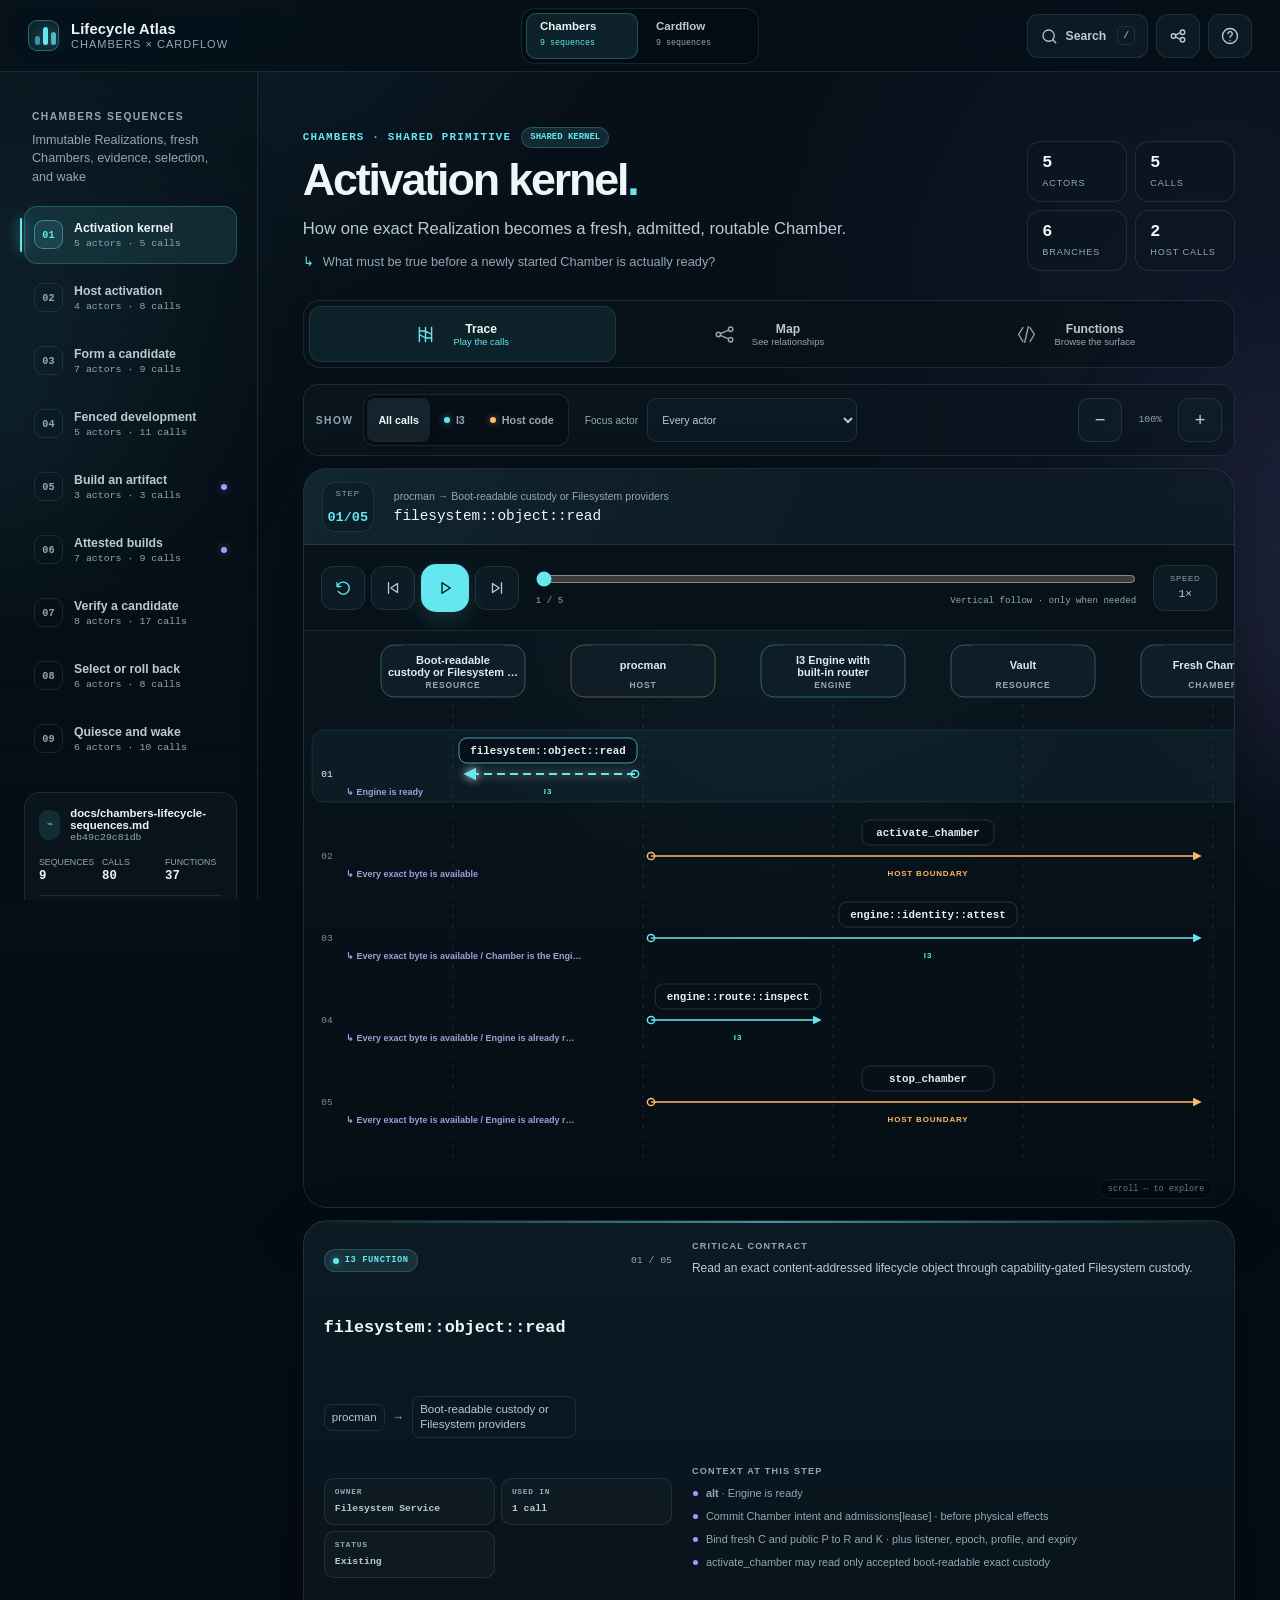
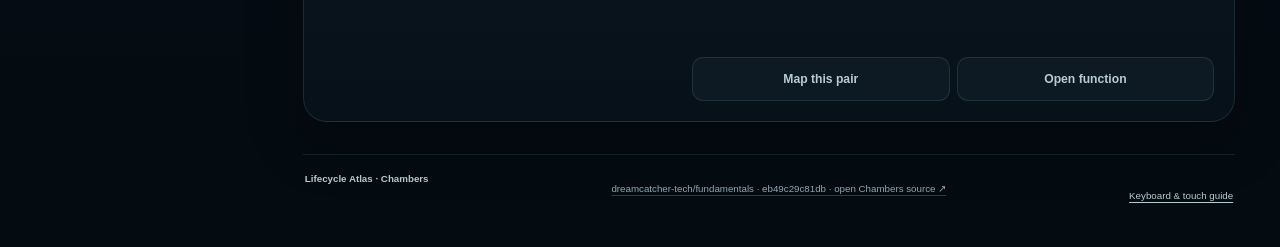
==== site/index.html @ 76ec6e91 "fix: stabilize trace summary metadata" ====
<!doctype html>
<html lang="en">
  <head>
    <meta charset="utf-8" />
    <meta name="viewport" content="width=device-width, initial-scale=1, viewport-fit=cover" />
    <meta
      name="description"
      content="Lifecycle Atlas — an interactive explorer for authoritative Chambers and Cardflow sequence diagrams."
    />
    <meta name="theme-color" content="#071019" />
    <meta name="color-scheme" content="dark" />
    <title>Lifecycle Atlas · Chambers and Cardflow</title>
    <link rel="icon" href="./favicon.svg" type="image/svg+xml" />
    <link rel="stylesheet" href="./styles.css" />
    <script src="./data.js" defer></script>
    <script src="./app.js" defer></script>
  </head>
  <body>
    <a class="skip-link" href="#main-content">Skip to explorer</a>
    <div class="ambient ambient-one" aria-hidden="true"></div>
    <div class="ambient ambient-two" aria-hidden="true"></div>

    <header class="topbar">
      <a class="brand" href="./" title="Lifecycle Atlas home">
        <span class="brand-mark" aria-hidden="true">
          <span></span><span></span><span></span>
        </span>
        <span class="brand-copy">
          <strong>Lifecycle Atlas</strong>
          <small>Chambers × Cardflow</small>
        </span>
      </a>

      <nav class="document-switcher" id="documentSwitcher" aria-label="Source document"></nav>

      <div class="top-actions">
        <button class="quiet-button command-button" id="searchButton" type="button" aria-label="Search scenes and functions">
          <svg viewBox="0 0 24 24" aria-hidden="true"><path d="m21 21-4.4-4.4m2.4-5.1a7.5 7.5 0 1 1-15 0 7.5 7.5 0 0 1 15 0Z" /></svg>
          <span>Search</span><kbd>/</kbd>
        </button>
        <button class="icon-button" id="shareButton" type="button" aria-label="Copy a link to this view" title="Copy link">
          <svg viewBox="0 0 24 24" aria-hidden="true"><path d="M8.5 12.8 15.7 17m-7.2-5.8L15.7 7M18 20a3 3 0 1 0 0-6 3 3 0 0 0 0 6ZM6 15a3 3 0 1 0 0-6 3 3 0 0 0 0 6Zm12-5a3 3 0 1 0 0-6 3 3 0 0 0 0 6Z" /></svg>
        </button>
        <button class="icon-button" id="helpButton" type="button" aria-label="How to use Lifecycle Atlas" title="Help">
          <svg viewBox="0 0 24 24" aria-hidden="true"><path d="M9.4 9a2.8 2.8 0 1 1 4.3 2.4c-1 .6-1.7 1.1-1.7 2.4M12 18h.01M22 12a10 10 0 1 1-20 0 10 10 0 0 1 20 0Z" /></svg>
        </button>
      </div>
    </header>

    <div class="mobile-scene-bar">
      <select id="mobileDocumentSelect" aria-label="Choose source document"></select>
      <select id="mobileSceneSelect" aria-label="Choose a lifecycle sequence"></select>
      <span id="mobileSceneCount"></span>
    </div>

    <div class="workspace">
      <aside class="journey-panel" aria-label="Lifecycle sequences">
        <div class="journey-heading">
          <span class="eyebrow" id="journeyEyebrow">Explore the journey</span>
          <p id="journeyDescription">Select a sequence, then play its calls.</p>
        </div>
        <nav class="journey-list" id="journeyList" aria-label="Sequence list"></nav>
        <div class="source-card">
          <div class="source-card-top">
            <span class="source-icon" aria-hidden="true">⌁</span>
            <div>
              <strong id="sourceFileName">Source snapshot</strong>
              <span id="sourceCommit">—</span>
            </div>
          </div>
          <dl>
            <div><dt>Sequences</dt><dd id="sourceSequenceCount">—</dd></div>
            <div><dt>Calls</dt><dd id="sourceCallCount">—</dd></div>
            <div><dt>Functions</dt><dd id="sourceFunctionCount">—</dd></div>
          </dl>
          <span class="source-mode" id="sourceMode">Committed copy · regenerated on publish</span>
          <a class="source-document-link" id="sourceDocumentLink" href="#" target="_blank" rel="noopener noreferrer">
            Open source document <span aria-hidden="true">↗</span>
          </a>
        </div>
      </aside>

      <main id="main-content" tabindex="-1">
        <section class="scene-heading" aria-labelledby="sceneTitle">
          <div class="scene-copy">
            <div class="scene-kicker-row">
              <span class="scene-kicker" id="sceneKicker">Sequence</span>
              <span class="status-pill" id="sceneStatus">Current</span>
            </div>
            <h1 id="sceneTitle">Loading lifecycle…</h1>
            <p id="sceneSummary"></p>
            <p class="scene-question"><span aria-hidden="true">↳</span><span id="sceneQuestion"></span></p>
          </div>
          <div class="scene-metrics" id="sceneMetrics" aria-label="Sequence metrics"></div>
        </section>

        <nav class="view-switcher" aria-label="Explorer view">
          <button class="view-tab is-active" type="button" data-view="trace" aria-pressed="true">
            <svg viewBox="0 0 24 24" aria-hidden="true"><path d="M5 4v16M12 4v16M19 4v16M5 8h7l7 4M19 16h-7l-7-4" /></svg>
            <span>Trace</span>
            <small>Play the calls</small>
          </button>
          <button class="view-tab" type="button" data-view="map" aria-pressed="false">
            <svg viewBox="0 0 24 24" aria-hidden="true"><circle cx="5" cy="12" r="2.5" /><circle cx="19" cy="6" r="2.5" /><circle cx="19" cy="18" r="2.5" /><path d="m7.4 11 9.2-4m-9.2 6 9.2 4" /></svg>
            <span>Map</span>
            <small>See relationships</small>
          </button>
          <button class="view-tab" type="button" data-view="functions" aria-pressed="false">
            <svg viewBox="0 0 24 24" aria-hidden="true"><path d="M8 4 3 12l5 8m8-16 5 8-5 8M14 3 10 21" /></svg>
            <span>Functions</span>
            <small>Browse the surface</small>
          </button>
        </nav>

        <section class="explorer-view is-active" id="traceView" data-view-panel="trace" aria-label="Playable sequence trace">
          <div class="tool-row">
            <div class="filter-group" aria-label="Call type filter">
              <span class="tool-label">Show</span>
              <div class="segmented compact" id="callFilter">
                <button type="button" data-filter="all" class="is-active" aria-pressed="true">All calls</button>
                <button type="button" data-filter="i3" aria-pressed="false"><i class="legend-dot i3"></i>I3</button>
                <button type="button" id="hostCallFilter" data-filter="host" aria-pressed="false"><i class="legend-dot host"></i>Host code</button>
              </div>
            </div>
            <label class="select-control">
              <span>Focus actor</span>
              <select id="actorFilter" aria-label="Focus actor"><option value="">Every actor</option></select>
            </label>
            <div class="zoom-control" aria-label="Diagram zoom">
              <button class="icon-button small" type="button" id="zoomOut" aria-label="Zoom out">−</button>
              <output id="zoomValue" for="zoomOut zoomIn">100%</output>
              <button class="icon-button small" type="button" id="zoomIn" aria-label="Zoom in">+</button>
            </div>
          </div>

          <div class="trace-grid">
            <article class="stage-card">
              <div class="call-now" id="callNow" aria-live="polite">
                <div class="call-now-index"><span>Step</span><strong id="currentStepNumber">—</strong></div>
                <div class="call-now-route">
                  <span id="currentRoute">Choose a call</span>
                  <code id="currentFunction">—</code>
                </div>
              </div>

              <div class="playback" aria-label="Sequence playback controls">
                <div class="transport">
                  <button class="transport-button reset-button" type="button" id="resetSequence" aria-label="Reset to first call" title="Reset to first call (Home)">
                    <svg viewBox="0 0 24 24" aria-hidden="true"><path d="M4 5v5h5M5.6 16.5A8 8 0 1 0 6 7.2L4 10" /></svg>
                  </button>
                  <button class="transport-button" type="button" id="previousCall" aria-label="Previous call" title="Previous call (left arrow)">
                    <svg viewBox="0 0 24 24" aria-hidden="true"><path d="M6 5v14m12-13-9 6 9 6V6Z" /></svg>
                  </button>
                  <button class="play-button" type="button" id="playPause" aria-label="Play sequence" title="Play or pause (space)">
                    <svg class="play-icon" viewBox="0 0 24 24" aria-hidden="true"><path d="m8 5 11 7-11 7V5Z" /></svg>
                    <svg class="pause-icon" viewBox="0 0 24 24" aria-hidden="true"><path d="M8 5v14m8-14v14" /></svg>
                  </button>
                  <button class="transport-button" type="button" id="nextCall" aria-label="Next call" title="Next call (right arrow)">
                    <svg viewBox="0 0 24 24" aria-hidden="true"><path d="M18 5v14M6 6l9 6-9 6V6Z" /></svg>
                  </button>
                </div>
                <div class="scrubber-wrap">
                  <input id="stepScrubber" type="range" min="0" max="0" value="0" step="1" aria-label="Current call" />
                  <div class="scrubber-meta">
                    <span id="stepProgress">0 / 0</span>
                    <span id="stepHint">Vertical follow · only when needed</span>
                  </div>
                </div>
                <button class="speed-button" type="button" id="speedButton" title="Change playback speed"><span>Speed</span><strong>1×</strong></button>
              </div>

              <div class="sequence-actor-header" id="stickyActorHeader" aria-hidden="true">
                <svg id="stickyActorSvg" focusable="false"></svg>
              </div>

              <div class="sequence-viewport" id="sequenceViewport" tabindex="0" aria-label="Interactive sequence lanes">
                <svg id="sequenceSvg" role="img" aria-labelledby="sequenceSvgTitle sequenceSvgDesc"></svg>
              </div>
            </article>

            <aside class="call-inspector inspector-card" id="callInspector" aria-label="Selected function detail">
              <div class="inspector-empty">Choose a call to inspect it.</div>
            </aside>
          </div>
        </section>

        <section class="explorer-view" id="mapView" data-view-panel="map" aria-label="Actor relationship map" hidden>
          <div class="map-intro">
            <div>
              <span class="eyebrow">Relationship map</span>
              <h2 id="mapIntroTitle">Who calls whom?</h2>
              <p id="mapIntroText">Line weight is call frequency. Select an actor or connection to isolate its surface.</p>
            </div>
            <div class="role-legend" id="roleLegend" aria-label="Actor role legend"></div>
          </div>
          <div class="map-grid">
            <article class="map-card">
              <div class="map-toolbar">
                <span id="mapScope">All actors · all calls</span>
                <button class="quiet-button" type="button" id="clearMapFocus">Clear focus</button>
              </div>
              <div class="map-viewport" id="mapViewport" tabindex="0">
                <svg id="mapSvg" role="img" aria-labelledby="mapSvgTitle mapSvgDesc"></svg>
              </div>
            </article>
            <aside class="map-detail inspector-card" id="mapDetail" aria-label="Relationship detail"></aside>
          </div>
        </section>

        <section class="explorer-view" id="functionsView" data-view-panel="functions" aria-label="Function catalog" hidden>
          <div class="catalog-heading">
            <div>
              <span class="eyebrow">Function surface</span>
              <h2 id="functionHeading">Every named lifecycle call</h2>
              <p id="functionIntro">Every function is linked to its diagram usages.</p>
            </div>
            <label class="catalog-search">
              <svg viewBox="0 0 24 24" aria-hidden="true"><path d="m21 21-4.4-4.4m2.4-5.1a7.5 7.5 0 1 1-15 0 7.5 7.5 0 0 1 15 0Z" /></svg>
              <span class="sr-only">Filter functions</span>
              <input id="functionSearch" type="search" placeholder="Filter by name, owner, or contract…" autocomplete="off" />
            </label>
          </div>
          <div class="catalog-toolbar">
            <div class="segmented compact" id="functionFilter" aria-label="Function kind filter">
              <button type="button" data-function-filter="all" class="is-active" aria-pressed="true">All</button>
              <button type="button" data-function-filter="i3" aria-pressed="false"><i class="legend-dot i3"></i>I3</button>
              <button type="button" id="hostFunctionFilter" data-function-filter="host" aria-pressed="false"><i class="legend-dot host"></i>Host code</button>
              <button type="button" data-function-filter="unused" aria-pressed="false">Not pictured</button>
            </div>
            <span id="functionResultCount"></span>
          </div>
          <div class="catalog-grid">
            <div class="function-list" id="functionList" role="list"></div>
            <aside class="function-detail inspector-card" id="functionDetail" aria-label="Function contract detail"></aside>
          </div>
        </section>

        <footer class="site-footer">
          <span id="footerProduct">Lifecycle Atlas</span>
          <a class="footer-source" id="footerSource" href="#" target="_blank" rel="noopener noreferrer">Source loading… ↗</a>
          <button class="text-button" type="button" id="footerHelp">Keyboard &amp; touch guide</button>
        </footer>
      </main>
    </div>

    <dialog class="modal search-modal" id="searchDialog" aria-labelledby="searchTitle">
      <div class="modal-head">
        <div><span class="eyebrow">Jump anywhere</span><h2 id="searchTitle">Search Atlas</h2></div>
        <button class="icon-button" type="button" data-close-dialog="searchDialog" aria-label="Close search">×</button>
      </div>
      <label class="command-search">
        <svg viewBox="0 0 24 24" aria-hidden="true"><path d="m21 21-4.4-4.4m2.4-5.1a7.5 7.5 0 1 1-15 0 7.5 7.5 0 0 1 15 0Z" /></svg>
        <input id="globalSearch" type="search" placeholder="Try “selection”, “resource::claim”, or “wake_engine”" autocomplete="off" />
      </label>
      <div class="search-results" id="searchResults"></div>
      <div class="modal-foot"><span><kbd>↑</kbd><kbd>↓</kbd> move</span><span><kbd>enter</kbd> open</span><span><kbd>esc</kbd> close</span></div>
    </dialog>

    <dialog class="modal help-modal" id="helpDialog" aria-labelledby="helpTitle">
      <div class="modal-head">
        <div><span class="eyebrow">Orientation</span><h2 id="helpTitle">Explore two authorities three ways</h2></div>
        <button class="icon-button" type="button" data-close-dialog="helpDialog" aria-label="Close help">×</button>
      </div>
      <div class="help-grid">
        <article><span class="help-number">01</span><h3>Trace</h3><p>Play calls in order. Bright cyan is I3; amber crosses the trusted host boundary.</p></article>
        <article><span class="help-number">02</span><h3>Map</h3><p>See actor relationships at once. Click a node or connection to isolate its calls.</p></article>
        <article><span class="help-number">03</span><h3>Functions</h3><p>Search the full contract table, including functions defined but not pictured.</p></article>
      </div>
      <div class="shortcut-table" aria-label="Keyboard shortcuts">
        <div><kbd>space</kbd><span>Play or pause</span></div>
        <div><kbd>←</kbd><kbd>→</kbd><span>Step backward or forward</span></div>
        <div><kbd>home</kbd><span>Reset to first call</span></div>
        <div><kbd>/</kbd><span>Search</span></div>
        <div><kbd>1</kbd><kbd>2</kbd><kbd>3</kbd><span>Trace, map, functions</span></div>
      </div>
      <p class="help-note">Choose Chambers or Cardflow first. On touch screens, swipe to step or deliberately pan a wide canvas. Selection preserves horizontal position and moves the primary page only by the minimum needed to reveal the active call.</p>
    </dialog>

    <div class="toast" id="toast" role="status" aria-live="polite"></div>
    <noscript>This interactive explorer requires JavaScript. The source snapshots remain available in the repository.</noscript>
  </body>
</html>
---- site/styles.css ----
@layer reset, base, components, utilities, responsive;

@layer reset {
  *, *::before, *::after { box-sizing: border-box; }
  html { min-width: 320px; scroll-behavior: smooth; overflow-anchor: none; }
  body, h1, h2, h3, p, dl, dd { margin: 0; }
  button, input, select { font: inherit; }
  button { color: inherit; }
  svg { display: block; }
  [hidden] { display: none !important; }
}

@layer base {
  :root {
    color-scheme: dark;
    --bg: #071019;
    --bg-deep: #040b11;
    --surface: rgba(12, 24, 34, 0.88);
    --surface-solid: #0c1822;
    --surface-raised: #11212d;
    --surface-soft: rgba(19, 36, 48, 0.62);
    --line: rgba(165, 201, 216, 0.13);
    --line-strong: rgba(165, 201, 216, 0.24);
    --text: #edf7f8;
    --muted: #91a8b3;
    --muted-strong: #b9cbd2;
    --i3: #64e7ef;
    --i3-soft: rgba(100, 231, 239, 0.12);
    --host: #ffb866;
    --host-soft: rgba(255, 184, 102, 0.12);
    --violet: #a999ff;
    --green: #75dba4;
    --rose: #ff91b2;
    --blue: #77baff;
    --danger: #ff7c86;
    --focus: rgba(100, 231, 239, 0.52);
    --doc-accent: var(--i3);
    --doc-accent-soft: rgba(100, 231, 239, 0.1);
    --shadow: 0 20px 55px rgba(0, 0, 0, 0.27);
    --radius-xl: 24px;
    --radius-lg: 18px;
    --radius-md: 13px;
    --mono: "SFMono-Regular", "Cascadia Code", "Roboto Mono", Consolas, monospace;
    --sans: Inter, ui-sans-serif, -apple-system, BlinkMacSystemFont, "Segoe UI", sans-serif;
  }

  body {
    min-height: 100vh;
    overflow-x: hidden;
    background:
      radial-gradient(circle at 10% -10%, rgba(81, 172, 191, 0.13), transparent 34rem),
      radial-gradient(circle at 95% 18%, rgba(109, 86, 180, 0.10), transparent 30rem),
      linear-gradient(180deg, var(--bg) 0%, var(--bg-deep) 100%);
    color: var(--text);
    font-family: var(--sans);
    -webkit-font-smoothing: antialiased;
  }

  body[data-document="cardflow"] {
    --doc-accent: var(--violet);
    --doc-accent-soft: rgba(169, 153, 255, 0.11);
  }

  body::before {
    position: fixed;
    inset: 0;
    z-index: -3;
    content: "";
    pointer-events: none;
    opacity: 0.16;
    background-image:
      linear-gradient(rgba(255, 255, 255, 0.025) 1px, transparent 1px),
      linear-gradient(90deg, rgba(255, 255, 255, 0.025) 1px, transparent 1px);
    background-size: 44px 44px;
    mask-image: linear-gradient(to bottom, black, transparent 72%);
  }

  button, select, input { -webkit-tap-highlight-color: transparent; }
  button { border: 0; cursor: pointer; }
  button:focus-visible, select:focus-visible, input:focus-visible, [tabindex]:focus-visible, a:focus-visible {
    outline: 2px solid var(--i3);
    outline-offset: 3px;
  }

  a { color: inherit; }
  code, kbd { font-family: var(--mono); }
  ::selection { background: rgba(100, 231, 239, 0.25); color: white; }
  ::-webkit-scrollbar { width: 10px; height: 10px; }
  ::-webkit-scrollbar-track { background: rgba(3, 10, 15, 0.38); }
  ::-webkit-scrollbar-thumb { border: 3px solid transparent; border-radius: 999px; background: rgba(137, 170, 183, 0.32); background-clip: padding-box; }
  ::-webkit-scrollbar-thumb:hover { background: rgba(137, 170, 183, 0.5); background-clip: padding-box; }
}

@layer components {
  .ambient {
    position: fixed;
    z-index: -2;
    width: 26rem;
    height: 26rem;
    border-radius: 999px;
    pointer-events: none;
    filter: blur(90px);
    opacity: 0.12;
  }
  .ambient-one { top: 8rem; left: -15rem; background: var(--i3); }
  .ambient-two { top: 43%; right: -18rem; background: var(--violet); }

  .skip-link {
    position: fixed;
    z-index: 100;
    top: 0.75rem;
    left: 0.75rem;
    padding: 0.7rem 1rem;
    border-radius: 10px;
    background: var(--text);
    color: var(--bg);
    font-weight: 700;
    transform: translateY(-180%);
    transition: transform 160ms ease;
  }
  .skip-link:focus { transform: translateY(0); }

  .topbar {
    position: sticky;
    z-index: 40;
    top: 0;
    display: grid;
    grid-template-columns: 1fr auto 1fr;
    align-items: center;
    min-height: 72px;
    padding: 0 28px;
    border-bottom: 1px solid var(--line);
    background: rgba(6, 15, 23, 0.78);
    backdrop-filter: blur(22px) saturate(140%);
  }

  .brand {
    display: inline-flex;
    justify-self: start;
    align-items: center;
    min-height: 44px;
    gap: 12px;
    text-decoration: none;
  }
  .brand-mark {
    position: relative;
    display: grid;
    grid-template-columns: repeat(3, 5px);
    align-items: end;
    gap: 3px;
    width: 31px;
    height: 31px;
    padding: 6px;
    border: 1px solid rgba(100, 231, 239, 0.35);
    border-radius: 9px;
    background: rgba(100, 231, 239, 0.08);
    box-shadow: inset 0 0 20px rgba(100, 231, 239, 0.04);
  }
  .brand-mark span { width: 5px; border-radius: 5px; background: var(--i3); box-shadow: 0 0 12px rgba(100, 231, 239, 0.4); }
  .brand-mark span:nth-child(1) { height: 9px; opacity: 0.55; }
  .brand-mark span:nth-child(2) { height: 18px; }
  .brand-mark span:nth-child(3) { height: 13px; opacity: 0.75; }
  .brand-copy { display: grid; gap: 1px; }
  .brand-copy strong { font-size: 0.92rem; letter-spacing: 0.01em; }
  .brand-copy small { color: var(--muted); font-size: 0.69rem; letter-spacing: 0.09em; text-transform: uppercase; }

  .document-switcher {
    display: grid;
    grid-template-columns: repeat(2, minmax(112px, 1fr));
    justify-self: center;
    gap: 4px;
    padding: 4px;
    border: 1px solid var(--line);
    border-radius: 14px;
    background: rgba(4, 12, 18, 0.48);
  }
  .document-tab {
    display: grid;
    gap: 3px;
    min-height: 46px;
    padding: 7px 14px;
    border-radius: 10px;
    background: transparent;
    color: var(--muted);
    text-align: left;
  }
  .document-tab span { color: var(--muted-strong); font-size: 0.72rem; font-weight: 740; }
  .document-tab small { font: 0.52rem/1 var(--mono); }
  .document-tab:hover { background: rgba(255, 255, 255, 0.035); color: var(--text); }
  .document-tab.is-active {
    background: var(--doc-accent-soft);
    color: var(--doc-accent);
    box-shadow: inset 0 0 0 1px color-mix(in srgb, var(--doc-accent) 24%, transparent);
  }
  .document-tab.is-active span { color: var(--text); }

  .top-actions { display: flex; justify-self: end; align-items: center; gap: 8px; }
  .icon-button, .quiet-button, .text-button, .transport-button, .play-button, .speed-button {
    display: inline-flex;
    align-items: center;
    justify-content: center;
    border: 1px solid var(--line);
    background: rgba(16, 31, 42, 0.72);
    transition: border-color 160ms ease, background 160ms ease, color 160ms ease, transform 160ms ease;
  }
  .icon-button:hover, .quiet-button:hover, .transport-button:hover, .speed-button:hover { border-color: var(--line-strong); background: rgba(27, 47, 61, 0.85); }
  .icon-button:active, .quiet-button:active, .transport-button:active, .play-button:active { transform: translateY(1px); }
  .icon-button { width: 44px; height: 44px; border-radius: 12px; color: var(--muted-strong); }
  .icon-button.small { width: 44px; height: 44px; border-radius: 11px; font-size: 1.15rem; }
  .icon-button svg, .quiet-button svg { width: 18px; height: 18px; fill: none; stroke: currentColor; stroke-width: 1.8; stroke-linecap: round; stroke-linejoin: round; }
  .quiet-button { min-height: 44px; gap: 8px; padding: 0 12px; border-radius: 11px; color: var(--muted-strong); font-size: 0.76rem; font-weight: 650; }
  .quiet-button kbd { margin-left: 3px; padding: 3px 5px; border: 1px solid var(--line); border-radius: 5px; color: var(--muted); font-size: 0.61rem; }
  .text-button { padding: 0; border: 0; background: none; color: var(--muted-strong); text-decoration: underline; text-underline-offset: 3px; }

  .mobile-scene-bar { display: none; }

  .workspace {
    display: grid;
    grid-template-columns: 258px minmax(0, 1fr);
    width: min(1720px, 100%);
    margin: 0 auto;
  }

  .journey-panel {
    position: sticky;
    top: 72px;
    align-self: start;
    height: calc(100vh - 72px);
    min-height: 640px;
    padding: 34px 20px 22px 24px;
    overflow-y: auto;
    border-right: 1px solid var(--line);
    background: linear-gradient(180deg, rgba(7, 17, 25, 0.52), rgba(5, 12, 18, 0.15));
  }
  .eyebrow, .tool-label {
    color: var(--muted);
    font-size: 0.64rem;
    font-weight: 760;
    letter-spacing: 0.14em;
    text-transform: uppercase;
  }
  .journey-heading { padding: 0 8px 20px; }
  .journey-heading p { margin-top: 7px; color: var(--muted); font-size: 0.79rem; line-height: 1.45; }
  .journey-list { display: grid; gap: 5px; }
  .journey-item {
    position: relative;
    display: grid;
    grid-template-columns: 31px minmax(0, 1fr) auto;
    align-items: center;
    gap: 9px;
    width: 100%;
    min-height: 58px;
    padding: 8px 9px;
    border: 1px solid transparent;
    border-radius: 13px;
    background: transparent;
    color: var(--muted-strong);
    text-align: left;
  }
  .journey-item::before {
    position: absolute;
    top: 11px;
    bottom: 11px;
    left: -5px;
    width: 2px;
    border-radius: 999px;
    background: var(--doc-accent);
    content: "";
    opacity: 0;
    box-shadow: 0 0 12px var(--doc-accent);
  }
  .journey-item:hover { background: rgba(255, 255, 255, 0.025); color: var(--text); }
  .journey-item.is-active { border-color: color-mix(in srgb, var(--doc-accent) 22%, transparent); background: var(--doc-accent-soft); color: var(--text); }
  .journey-item.is-active::before { opacity: 1; }
  .journey-number {
    display: grid;
    place-items: center;
    width: 29px;
    height: 29px;
    border: 1px solid var(--line);
    border-radius: 9px;
    color: var(--muted);
    font: 600 0.64rem/1 var(--mono);
  }
  .journey-item.is-active .journey-number { border-color: color-mix(in srgb, var(--doc-accent) 42%, transparent); color: var(--doc-accent); background: var(--doc-accent-soft); }
  .journey-name { min-width: 0; }
  .journey-name span { display: block; overflow: hidden; font-size: 0.77rem; font-weight: 680; text-overflow: ellipsis; white-space: nowrap; }
  .journey-name small { display: block; margin-top: 3px; color: var(--muted); font: 0.62rem/1.2 var(--mono); }
  .journey-later { width: 6px; height: 6px; border-radius: 50%; background: var(--violet); box-shadow: 0 0 8px rgba(169, 153, 255, 0.5); }

  .source-card {
    margin-top: 24px;
    padding: 14px;
    border: 1px solid var(--line);
    border-radius: 16px;
    background: rgba(13, 26, 35, 0.56);
  }
  .source-card-top { display: flex; align-items: center; gap: 10px; }
  .source-icon { display: grid; place-items: center; width: 30px; height: 30px; border-radius: 9px; background: var(--i3-soft); color: var(--i3); font-size: 1.1rem; }
  .source-card-top div { display: grid; gap: 2px; }
  .source-card-top strong { font-size: 0.71rem; }
  .source-card-top span { color: var(--muted); font: 0.62rem/1 var(--mono); }
  .source-card dl { display: grid; grid-template-columns: repeat(3, 1fr); gap: 6px; margin-top: 14px; }
  .source-card dl div { display: grid; gap: 3px; }
  .source-card dt { color: var(--muted); font-size: 0.55rem; text-transform: uppercase; }
  .source-card dd { font: 650 0.77rem/1 var(--mono); }
  .source-mode { display: block; margin-top: 13px; padding-top: 11px; border-top: 1px solid var(--line); color: var(--muted); font-size: 0.57rem; line-height: 1.4; }
  .source-document-link {
    display: flex;
    align-items: center;
    justify-content: space-between;
    min-height: 40px;
    margin-top: 8px;
    padding: 0 10px;
    border: 1px solid rgba(100, 231, 239, 0.16);
    border-radius: 10px;
    background: rgba(100, 231, 239, 0.045);
    color: var(--i3);
    font-size: 0.62rem;
    font-weight: 680;
    text-decoration: none;
  }
  .source-document-link:hover { border-color: rgba(100, 231, 239, 0.34); background: rgba(100, 231, 239, 0.08); }

  main { min-width: 0; padding: 48px clamp(24px, 3.5vw, 58px) 30px; }
  .scene-heading { display: flex; align-items: end; justify-content: space-between; gap: 36px; min-height: 151px; max-width: 1360px; margin: 0 auto 29px; }
  .scene-copy { max-width: 760px; }
  .scene-kicker-row { display: flex; align-items: center; gap: 10px; margin-bottom: 10px; }
  .scene-kicker { color: var(--doc-accent); font: 700 0.68rem/1 var(--mono); letter-spacing: 0.11em; text-transform: uppercase; }
  .status-pill { padding: 5px 8px; border: 1px solid rgba(117, 219, 164, 0.22); border-radius: 999px; background: rgba(117, 219, 164, 0.07); color: var(--green); font: 650 0.56rem/1 var(--mono); text-transform: uppercase; }
  .status-pill.is-later { border-color: rgba(169, 153, 255, 0.24); background: rgba(169, 153, 255, 0.08); color: var(--violet); }
  .status-pill.is-core { border-color: rgba(100, 231, 239, 0.24); background: var(--i3-soft); color: var(--i3); }
  .status-pill.is-working { border-color: rgba(169, 153, 255, 0.28); background: rgba(169, 153, 255, 0.09); color: #c7bcff; }
  .scene-heading h1 { max-width: 760px; font-size: clamp(2rem, 3.5vw, 3.55rem); font-weight: 720; letter-spacing: -0.048em; line-height: 0.98; text-wrap: balance; }
  .scene-heading h1::after { color: var(--doc-accent); content: "."; }
  .scene-heading > .scene-copy > p:not(.scene-question) { max-width: 690px; margin-top: 14px; color: var(--muted-strong); font-size: clamp(0.93rem, 1.3vw, 1.06rem); line-height: 1.58; }
  .scene-question { display: flex; gap: 9px; max-width: 710px; margin-top: 10px; color: var(--muted); font-size: 0.8rem; line-height: 1.5; }
  .scene-question > span:first-child { color: var(--doc-accent); }
  .scene-metrics { display: grid; grid-template-columns: repeat(2, minmax(88px, 1fr)); gap: 8px; flex: 0 0 auto; }
  .metric {
    min-width: 100px;
    padding: 13px 14px;
    border: 1px solid var(--line);
    border-radius: 14px;
    background: rgba(12, 24, 34, 0.58);
  }
  .metric strong { display: block; font: 680 1.05rem/1 var(--mono); }
  .metric span { display: block; margin-top: 6px; color: var(--muted); font-size: 0.57rem; letter-spacing: 0.1em; text-transform: uppercase; }

  .view-switcher {
    display: grid;
    grid-template-columns: repeat(3, minmax(0, 1fr));
    max-width: 1360px;
    margin: 0 auto 16px;
    padding: 5px;
    border: 1px solid var(--line);
    border-radius: 17px;
    background: rgba(9, 19, 27, 0.7);
  }
  .view-tab {
    position: relative;
    display: grid;
    grid-template-columns: 28px auto;
    grid-template-rows: auto auto;
    column-gap: 10px;
    justify-content: center;
    align-items: center;
    min-height: 56px;
    padding: 8px 14px;
    border-radius: 12px;
    background: transparent;
    color: var(--muted);
  }
  .view-tab svg { grid-row: 1 / span 2; width: 21px; height: 21px; fill: none; stroke: currentColor; stroke-width: 1.6; stroke-linecap: round; stroke-linejoin: round; }
  .view-tab span { align-self: end; color: var(--muted-strong); font-size: 0.76rem; font-weight: 720; }
  .view-tab small { align-self: start; font-size: 0.59rem; }
  .view-tab:hover { color: var(--text); }
  .view-tab.is-active { background: rgba(100, 231, 239, 0.075); color: var(--i3); box-shadow: inset 0 0 0 1px rgba(100, 231, 239, 0.13); }
  .view-tab.is-active span { color: var(--text); }

  .explorer-view { max-width: 1360px; margin: 0 auto; }
  .explorer-view:not(.is-active) { display: none; }
  .tool-row {
    display: flex;
    align-items: center;
    gap: 16px;
    min-height: 58px;
    margin-bottom: 12px;
    padding: 9px 12px;
    border: 1px solid var(--line);
    border-radius: 15px;
    background: rgba(11, 23, 32, 0.66);
  }
  .filter-group { display: flex; align-items: center; gap: 10px; }
  .segmented { display: inline-flex; gap: 3px; padding: 3px; border: 1px solid var(--line); border-radius: 11px; background: rgba(3, 10, 15, 0.35); }
  .segmented button { display: inline-flex; align-items: center; justify-content: center; gap: 6px; min-height: 44px; padding: 0 11px; border-radius: 8px; background: transparent; color: var(--muted); font-size: 0.67rem; font-weight: 670; }
  .segmented button:hover { color: var(--text); }
  .segmented button.is-active { background: rgba(118, 151, 165, 0.15); color: var(--text); box-shadow: 0 1px 8px rgba(0, 0, 0, 0.18); }
  .legend-dot { width: 6px; height: 6px; border-radius: 50%; }
  .legend-dot.i3 { background: var(--i3); box-shadow: 0 0 7px rgba(100, 231, 239, 0.55); }
  .legend-dot.host { background: var(--host); box-shadow: 0 0 7px rgba(255, 184, 102, 0.5); }
  .select-control { display: flex; align-items: center; gap: 9px; color: var(--muted); font-size: 0.64rem; }
  .select-control select, .mobile-scene-bar select {
    height: 44px;
    max-width: 210px;
    padding: 0 30px 0 10px;
    border: 1px solid var(--line);
    border-radius: 9px;
    background: #0c1923;
    color: var(--muted-strong);
    font-size: 0.67rem;
  }
  .zoom-control { display: flex; align-items: center; gap: 7px; margin-left: auto; }
  .zoom-control output { min-width: 42px; color: var(--muted); font: 0.61rem/1 var(--mono); text-align: center; }

  .trace-grid { display: grid; grid-template-columns: minmax(0, 1fr); gap: 12px; align-items: start; }
  .map-grid { display: grid; grid-template-columns: minmax(0, 1fr) 316px; gap: 12px; align-items: start; }
  #callInspector {
    height: var(--call-inspector-height, 410px);
    min-height: var(--call-inspector-height, 410px);
  }
  .call-inspector {
    position: relative;
    top: auto;
    display: grid;
    grid-template-columns: minmax(230px, 0.8fr) minmax(280px, 1.2fr);
    gap: 20px;
  }
  .call-inspector .inspector-type-row, .call-inspector .inspector-function, .call-inspector .inspector-route, .call-inspector .call-function-meta { grid-column: 1; }
  .call-inspector .contract-block, .call-inspector .context-block, .call-inspector .inspector-actions { grid-column: 2; }
  .call-inspector .contract-block { grid-row: 1 / span 3; margin-top: 0; padding-top: 0; border-top: 0; }
  .call-inspector .context-block { margin-top: 0; }
  .call-inspector .inspector-actions { align-self: end; }
  .call-inspector-measure {
    position: fixed !important;
    top: 0 !important;
    left: -200vw !important;
    height: auto !important;
    min-height: 0 !important;
    visibility: hidden !important;
    pointer-events: none !important;
  }
  .stage-card, .map-card, .inspector-card {
    border: 1px solid var(--line);
    border-radius: var(--radius-xl);
    background: linear-gradient(180deg, rgba(14, 28, 38, 0.9), rgba(8, 18, 26, 0.88));
    box-shadow: var(--shadow);
  }
  .stage-card { min-width: 0; overflow: hidden; }
  .call-now {
    display: grid;
    grid-template-columns: 58px minmax(0, 1fr);
    align-items: center;
    gap: 14px;
    min-height: 76px;
    padding: 12px 18px;
    border-bottom: 1px solid var(--line);
    background: linear-gradient(90deg, rgba(100, 231, 239, 0.055), transparent 60%);
  }
  .call-now.is-host { background: linear-gradient(90deg, rgba(255, 184, 102, 0.06), transparent 60%); }
  .call-now-index { display: grid; place-items: center; width: 52px; height: 50px; border: 1px solid var(--line); border-radius: 13px; background: rgba(3, 10, 15, 0.24); }
  .call-now-index span { color: var(--muted); font-size: 0.5rem; letter-spacing: 0.11em; text-transform: uppercase; }
  .call-now-index strong { color: var(--i3); font: 670 0.85rem/1 var(--mono); }
  .call-now.is-host .call-now-index strong { color: var(--host); }
  .call-now-route { min-width: 0; display: grid; gap: 5px; }
  .call-now-route > span { overflow: hidden; color: var(--muted); font-size: 0.66rem; line-height: 1.35; text-overflow: ellipsis; white-space: nowrap; }
  .call-now-route code { overflow: hidden; color: var(--text); font-size: clamp(0.75rem, 1.3vw, 0.9rem); text-overflow: ellipsis; white-space: nowrap; }

  .sequence-viewport {
    position: relative;
    height: auto;
    min-height: 0;
    overflow-x: auto;
    overflow-y: hidden;
    overflow-y: clip;
    overscroll-behavior-x: contain;
    background:
      radial-gradient(circle at 50% 0, rgba(100, 231, 239, 0.035), transparent 44%),
      linear-gradient(180deg, rgba(2, 9, 14, 0.22), rgba(3, 10, 15, 0.4));
    touch-action: pan-x pan-y;
  }
  .sequence-actor-header {
    position: fixed;
    z-index: 30;
    display: none;
    overflow: hidden;
    pointer-events: none;
    background: rgba(7, 17, 23, 0.96);
    border-top: 1px solid rgba(126, 165, 180, 0.2);
    border-bottom: 1px solid rgba(126, 165, 180, 0.2);
    box-shadow: 0 10px 26px rgba(0, 0, 0, 0.34);
    backdrop-filter: blur(12px);
  }
  .sequence-actor-header.is-visible { display: block; }
  #stickyActorSvg {
    display: block;
    max-width: none;
    transform-origin: 0 0;
    will-change: transform;
  }
  #stickyActorSvg .svg-actor { cursor: default; }
  #stickyActorSvg .sticky-actor-background { fill: rgba(7, 17, 23, 0.98); }
  #stickyActorSvg .sticky-actor-rule { stroke: rgba(126, 165, 180, 0.22); stroke-width: 1; }
  .sequence-viewport::after {
    position: sticky;
    bottom: 8px;
    left: calc(100% - 135px);
    display: block;
    width: max-content;
    padding: 5px 8px;
    border: 1px solid var(--line);
    border-radius: 999px;
    background: rgba(5, 13, 19, 0.78);
    color: var(--muted);
    content: "scroll ↔ to explore";
    font: 0.53rem/1 var(--mono);
    pointer-events: none;
    opacity: 0.7;
    backdrop-filter: blur(8px);
  }
  #sequenceSvg { display: block; overflow: visible; }
  #sequenceSvg text, #stickyActorSvg text, #mapSvg text { user-select: none; }
  .sequence-lane { stroke: rgba(155, 192, 207, 0.17); stroke-width: 1; stroke-dasharray: 3 7; }
  .sequence-lane.is-focused { stroke: rgba(100, 231, 239, 0.5); }
  .svg-actor { cursor: pointer; }
  .svg-actor rect { fill: #0e1d27; stroke: rgba(158, 196, 211, 0.21); stroke-width: 1; transition: opacity 160ms ease, stroke 160ms ease; }
  .svg-actor .actor-accent { stroke: none; }
  .svg-actor text { fill: #dcecef; font-family: var(--sans); font-size: 11px; font-weight: 660; text-anchor: middle; }
  .svg-actor .actor-role-label { fill: #94aab4; font-size: 8.5px; font-weight: 720; letter-spacing: 0.1em; text-transform: uppercase; }
  .svg-actor.is-dim { opacity: 0.28; }
  .svg-actor.is-focused rect { stroke: rgba(100, 231, 239, 0.68); stroke-width: 1.5; filter: drop-shadow(0 0 9px rgba(100, 231, 239, 0.16)); }
  .call-row { cursor: pointer; transition: opacity 160ms ease; }
  .call-row .row-hit { fill: transparent; }
  .call-row:hover .row-hit { fill: rgba(255, 255, 255, 0.018); }
  .call-row .row-focus { fill: transparent; stroke: transparent; }
  .call-row.is-current .row-focus { fill: rgba(100, 231, 239, 0.045); stroke: rgba(100, 231, 239, 0.11); }
  .call-row.is-current.is-host .row-focus { fill: rgba(255, 184, 102, 0.045); stroke: rgba(255, 184, 102, 0.11); }
  .call-row.is-dim { opacity: 0.13; }
  .call-row.is-past:not(.is-current) { opacity: 0.43; }
  .call-line { fill: none; stroke-width: 1.45; vector-effect: non-scaling-stroke; }
  .call-line.i3 { stroke: var(--i3); }
  .call-line.host { stroke: var(--host); }
  .call-row.is-current .call-line { stroke-width: 2.1; stroke-dasharray: 8 5; animation: signal-flow 780ms linear infinite; filter: drop-shadow(0 0 5px currentColor); }
  .endpoint { stroke-width: 1.5; }
  .endpoint.i3 { fill: #071019; stroke: var(--i3); }
  .endpoint.host { fill: #071019; stroke: var(--host); }
  .call-pill { fill: rgba(7, 17, 25, 0.97); stroke: rgba(151, 187, 201, 0.2); }
  .call-row.is-current .call-pill { stroke: rgba(100, 231, 239, 0.65); }
  .call-row.is-current.is-host .call-pill { stroke: rgba(255, 184, 102, 0.67); }
  .call-text { fill: #e3f0f2; font-family: var(--mono); font-size: 10.8px; font-weight: 640; text-anchor: middle; }
  .step-number { fill: #78909b; font-family: var(--mono); font-size: 9.5px; text-anchor: middle; }
  .call-row.is-current .step-number { fill: var(--text); }
  .svg-branch { fill: #a59bd9; font-family: var(--sans); font-size: 9px; font-weight: 640; }
  .svg-kind { font-family: var(--sans); font-size: 8px; font-weight: 780; letter-spacing: 0.1em; text-anchor: middle; }

  @keyframes signal-flow { to { stroke-dashoffset: -26; } }

  .playback {
    display: grid;
    grid-template-columns: auto minmax(130px, 1fr) auto;
    align-items: center;
    gap: 17px;
    min-height: 86px;
    padding: 13px 17px;
    border-bottom: 1px solid var(--line);
    background: rgba(5, 14, 21, 0.65);
  }
  .transport { display: flex; align-items: center; gap: 6px; }
  .transport-button { width: 44px; height: 44px; border-radius: 12px; color: var(--muted-strong); }
  .reset-button { color: var(--i3); }
  .transport-button svg, .play-button svg { width: 18px; height: 18px; fill: none; stroke: currentColor; stroke-width: 1.75; stroke-linecap: round; stroke-linejoin: round; }
  .play-button { width: 48px; height: 48px; border-color: rgba(100, 231, 239, 0.32); border-radius: 15px; background: var(--i3); color: #041116; box-shadow: 0 7px 23px rgba(100, 231, 239, 0.16); }
  .play-button:hover { background: #85f4fa; }
  .play-button .pause-icon { display: none; }
  .play-button.is-playing .play-icon { display: none; }
  .play-button.is-playing .pause-icon { display: block; }
  .scrubber-wrap { min-width: 0; }
  #stepScrubber { width: 100%; height: 18px; margin: 0; accent-color: var(--i3); cursor: pointer; }
  .scrubber-meta { display: flex; justify-content: space-between; gap: 12px; margin-top: 4px; color: var(--muted); font: 0.57rem/1 var(--mono); }
  .speed-button { display: grid; gap: 3px; min-width: 64px; min-height: 46px; padding: 7px 10px; border-radius: 12px; }
  .speed-button span { color: var(--muted); font-size: 0.49rem; letter-spacing: 0.1em; text-transform: uppercase; }
  .speed-button strong { color: var(--muted-strong); font: 0.71rem/1 var(--mono); }

  .inspector-card { position: sticky; top: 88px; min-height: 410px; padding: 20px; overflow: hidden; }
  .inspector-card::before {
    position: absolute;
    top: 0;
    right: 0;
    left: 0;
    height: 2px;
    background: linear-gradient(90deg, transparent, var(--i3), transparent);
    content: "";
    opacity: 0.6;
  }
  .inspector-card.is-host::before { background: linear-gradient(90deg, transparent, var(--host), transparent); }
  .inspector-empty { display: grid; place-items: center; min-height: 360px; color: var(--muted); font-size: 0.75rem; text-align: center; }
  .inspector-type-row { display: flex; align-items: center; justify-content: space-between; gap: 8px; }
  .kind-badge, .usage-badge, .owner-badge {
    display: inline-flex;
    align-items: center;
    gap: 6px;
    width: fit-content;
    padding: 6px 8px;
    border: 1px solid rgba(100, 231, 239, 0.2);
    border-radius: 999px;
    background: var(--i3-soft);
    color: var(--i3);
    font: 700 0.55rem/1 var(--mono);
    letter-spacing: 0.06em;
    text-transform: uppercase;
  }
  .kind-badge.host { border-color: rgba(255, 184, 102, 0.22); background: var(--host-soft); color: var(--host); }
  .usage-badge, .owner-badge { border-color: var(--line); background: rgba(255, 255, 255, 0.025); color: var(--muted); letter-spacing: 0; text-transform: none; }
  .inspector-step { color: var(--muted); font: 0.61rem/1 var(--mono); }
  .inspector-function { margin-top: 16px; overflow-wrap: anywhere; color: var(--text); font: 680 clamp(0.88rem, 1.5vw, 1.05rem)/1.45 var(--mono); }
  .inspector-route { display: flex; align-items: center; gap: 8px; margin-top: 13px; color: var(--muted-strong); font-size: 0.72rem; }
  .inspector-route .route-node {
    min-width: 0;
    max-width: 47%;
    padding: 5px 7px;
    overflow-wrap: anywhere;
    border: 1px solid var(--line);
    border-radius: 8px;
    line-height: 1.3;
  }
  .inspector-route .route-node:first-child { text-align: right; }
  .inspector-route .route-arrow { flex: 0 0 auto; color: var(--i3); }
  .inspector-card.is-host .inspector-route .route-arrow { color: var(--host); }
  .call-function-meta {
    display: grid;
    grid-template-columns: repeat(auto-fit, minmax(118px, 1fr));
    gap: 6px;
    align-self: start;
    margin-top: 12px;
  }
  .call-function-meta > div {
    min-width: 0;
    padding: 9px 10px;
    border: 1px solid var(--line);
    border-radius: 10px;
    background: rgba(255, 255, 255, 0.022);
  }
  .call-function-meta dt { color: var(--muted); font: 700 0.49rem/1 var(--mono); letter-spacing: 0.1em; text-transform: uppercase; }
  .call-function-meta dd { margin-top: 6px; overflow-wrap: anywhere; color: var(--muted-strong); font: 650 0.61rem/1.35 var(--mono); }
  .contract-block { margin-top: 20px; padding-top: 18px; border-top: 1px solid var(--line); }
  .contract-block h3, .context-block h3 { color: var(--muted); font-size: 0.57rem; letter-spacing: 0.13em; text-transform: uppercase; }
  .contract-block p { margin-top: 8px; color: var(--muted-strong); font-size: 0.75rem; line-height: 1.62; }
  .context-block { margin-top: 18px; }
  .context-list { display: grid; gap: 7px; margin-top: 9px; padding: 0; list-style: none; }
  .context-list li { position: relative; padding-left: 14px; color: var(--muted); font-size: 0.68rem; line-height: 1.48; }
  .context-list li::before { position: absolute; top: 0.55em; left: 1px; width: 5px; height: 5px; border-radius: 50%; background: var(--violet); content: ""; }
  .inspector-actions { display: grid; grid-template-columns: 1fr 1fr; gap: 7px; margin-top: 20px; }
  .inspector-actions button { min-height: 44px; }

  .map-intro, .catalog-heading { display: flex; align-items: end; justify-content: space-between; gap: 25px; margin: 27px 2px 14px; }
  .map-intro h2, .catalog-heading h2 { margin-top: 6px; font-size: clamp(1.25rem, 2.1vw, 1.75rem); letter-spacing: -0.035em; }
  .map-intro p, .catalog-heading p { margin-top: 7px; color: var(--muted); font-size: 0.75rem; line-height: 1.5; }
  .role-legend { display: flex; flex-wrap: wrap; justify-content: end; gap: 6px 11px; max-width: 510px; }
  .role-legend span { display: inline-flex; align-items: center; gap: 6px; color: var(--muted); font-size: 0.58rem; }
  .role-legend i { width: 7px; height: 7px; border-radius: 2px; }
  .map-card { min-width: 0; overflow: hidden; }
  .map-toolbar { display: flex; align-items: center; justify-content: space-between; min-height: 54px; padding: 8px 14px 8px 18px; border-bottom: 1px solid var(--line); color: var(--muted); font: 0.63rem/1 var(--mono); }
  .map-viewport { min-height: 590px; overflow: auto; background: radial-gradient(circle at center, rgba(100, 231, 239, 0.04), transparent 52%); }
  #mapSvg { min-width: 680px; }
  .map-edge { fill: none; opacity: 0.42; transition: opacity 160ms ease, stroke-width 160ms ease; }
  .map-edge.i3 { stroke: var(--i3); }
  .map-edge.host { stroke: var(--host); }
  .map-edge.is-mixed { stroke: var(--violet); }
  .map-edge.is-focused { opacity: 0.98; filter: drop-shadow(0 0 5px currentColor); }
  .map-edge.is-dim { opacity: 0.07; }
  .map-edge-hit { fill: none; stroke: transparent; stroke-width: 34; cursor: pointer; }
  .map-count circle { fill: #0b1821; stroke: rgba(149, 188, 203, 0.28); }
  .map-count text { fill: var(--muted-strong); font: 670 10px/1 var(--mono); text-anchor: middle; dominant-baseline: middle; }
  .map-node { cursor: pointer; transition: opacity 160ms ease; }
  .map-node rect { fill: #0d1b25; stroke-width: 1.2; }
  .map-node text { fill: #e4f0f2; font: 660 12px/1 var(--sans); text-anchor: middle; }
  .map-node .map-role { fill: #98adb6; font-size: 8.5px; font-weight: 760; letter-spacing: 0.1em; }
  .map-node .map-activity { fill: #afc0c7; font: 9.5px/1 var(--mono); }
  .map-node.is-focused rect { stroke-width: 2; filter: drop-shadow(0 0 11px rgba(100, 231, 239, 0.16)); }
  .map-node.is-dim { opacity: 0.18; }
  .map-detail { min-height: 420px; }
  .map-detail h3 { margin-top: 13px; font-size: 1.02rem; letter-spacing: -0.02em; }
  .map-detail > p { margin-top: 8px; color: var(--muted); font-size: 0.7rem; line-height: 1.5; }
  .map-call-list { display: grid; gap: 6px; margin-top: 17px; }
  .map-call-button { display: grid; grid-template-columns: 8px minmax(0, 1fr) auto; align-items: center; gap: 8px; width: 100%; padding: 10px; border: 1px solid var(--line); border-radius: 11px; background: rgba(255, 255, 255, 0.018); color: var(--muted-strong); text-align: left; }
  .map-call-button:hover { border-color: var(--line-strong); background: rgba(255, 255, 255, 0.035); }
  .map-call-button i { width: 6px; height: 6px; border-radius: 50%; }
  .map-call-button code { min-width: 0; overflow: hidden; font-size: 0.61rem; text-overflow: ellipsis; white-space: nowrap; }
  .map-call-button span { color: var(--muted); font: 0.55rem/1 var(--mono); }

  .catalog-heading { align-items: center; }
  .catalog-search { position: relative; flex: 0 1 410px; }
  .catalog-search svg, .command-search svg { position: absolute; top: 50%; left: 14px; width: 17px; height: 17px; fill: none; stroke: var(--muted); stroke-width: 1.8; transform: translateY(-50%); }
  .catalog-search input, .command-search input { width: 100%; height: 45px; padding: 0 15px 0 42px; border: 1px solid var(--line); border-radius: 13px; outline: 0; background: rgba(12, 25, 34, 0.78); color: var(--text); font-size: 0.74rem; }
  .catalog-search input::placeholder, .command-search input::placeholder { color: #627b87; }
  .catalog-search input:focus, .command-search input:focus { border-color: rgba(100, 231, 239, 0.5); box-shadow: 0 0 0 4px rgba(100, 231, 239, 0.06); }
  .catalog-toolbar { display: flex; align-items: center; justify-content: space-between; gap: 12px; margin-bottom: 12px; padding: 8px 10px; border: 1px solid var(--line); border-radius: 14px; background: rgba(11, 23, 32, 0.6); }
  #functionResultCount { padding-right: 6px; color: var(--muted); font: 0.6rem/1 var(--mono); }
  .catalog-grid { display: grid; grid-template-columns: minmax(0, 1fr) 360px; gap: 12px; align-items: start; }
  .function-list { display: grid; grid-template-columns: repeat(2, minmax(0, 1fr)); gap: 8px; }
  .function-card {
    position: relative;
    display: grid;
    gap: 9px;
    min-width: 0;
    min-height: 126px;
    padding: 15px;
    border: 1px solid var(--line);
    border-radius: 15px;
    background: linear-gradient(145deg, rgba(16, 31, 42, 0.76), rgba(9, 19, 27, 0.82));
    color: var(--muted-strong);
    text-align: left;
  }
  .function-card::after { position: absolute; right: 0; bottom: 0; left: 0; height: 1px; background: linear-gradient(90deg, transparent, var(--i3), transparent); content: ""; opacity: 0; }
  .function-card.host::after { background: linear-gradient(90deg, transparent, var(--host), transparent); }
  .function-card:hover, .function-card.is-selected { border-color: rgba(100, 231, 239, 0.27); transform: translateY(-1px); box-shadow: 0 12px 25px rgba(0, 0, 0, 0.17); }
  .function-card.host:hover, .function-card.host.is-selected { border-color: rgba(255, 184, 102, 0.29); }
  .function-card.is-selected::after { opacity: 0.7; }
  .function-card-top { display: flex; align-items: center; justify-content: space-between; gap: 8px; }
  .function-card code { min-width: 0; overflow-wrap: anywhere; color: var(--text); font-size: 0.69rem; line-height: 1.45; }
  .function-card p { display: -webkit-box; overflow: hidden; color: var(--muted); font-size: 0.65rem; line-height: 1.5; -webkit-box-orient: vertical; -webkit-line-clamp: 2; }
  .function-card-foot { display: flex; align-items: center; justify-content: space-between; gap: 8px; margin-top: auto; color: var(--muted); font-size: 0.55rem; }
  .function-detail { min-height: 480px; }
  .function-detail .inspector-function { font-size: 0.92rem; }
  .function-meta { display: flex; flex-wrap: wrap; align-items: center; gap: 6px; margin-top: 12px; }
  .usage-list { display: grid; gap: 6px; margin-top: 10px; }
  .usage-link { display: grid; grid-template-columns: 30px minmax(0, 1fr) auto; align-items: center; gap: 8px; width: 100%; min-height: 44px; padding: 9px; border: 1px solid var(--line); border-radius: 10px; background: rgba(255, 255, 255, 0.018); text-align: left; }
  .usage-link:hover { border-color: var(--line-strong); background: rgba(255, 255, 255, 0.035); }
  .usage-link strong { color: var(--i3); font: 0.58rem/1 var(--mono); }
  .usage-link span { min-width: 0; overflow: hidden; color: var(--muted-strong); font-size: 0.62rem; text-overflow: ellipsis; white-space: nowrap; }
  .usage-link small { color: var(--muted); font-size: 0.52rem; }
  .empty-results { grid-column: 1 / -1; display: grid; place-items: center; min-height: 220px; padding: 25px; border: 1px dashed var(--line-strong); border-radius: 16px; color: var(--muted); font-size: 0.72rem; text-align: center; }

  .site-footer { display: flex; justify-content: space-between; gap: 20px; max-width: 1360px; margin: 32px auto 0; padding: 18px 2px 0; border-top: 1px solid var(--line); color: var(--muted); font-size: 0.61rem; }
  .site-footer > span:first-child { color: var(--muted-strong); font-weight: 700; }
  .footer-source { min-height: 44px; padding: 10px 0; color: var(--muted); text-decoration-color: rgba(100, 231, 239, 0.26); text-underline-offset: 3px; }
  .footer-source:hover { color: var(--i3); }
  .site-footer .text-button { min-height: 44px; padding: 10px 0; }

  .modal {
    width: min(680px, calc(100vw - 32px));
    max-height: min(760px, calc(100vh - 32px));
    padding: 0;
    overflow: hidden;
    border: 1px solid var(--line-strong);
    border-radius: 22px;
    background: #0b1821;
    color: var(--text);
    box-shadow: 0 35px 110px rgba(0, 0, 0, 0.55);
  }
  .modal::backdrop { background: rgba(1, 7, 11, 0.72); backdrop-filter: blur(9px); }
  .modal-head { display: flex; align-items: center; justify-content: space-between; gap: 20px; padding: 20px 22px 15px; }
  .modal-head h2 { margin-top: 5px; font-size: 1.35rem; letter-spacing: -0.035em; }
  .modal-head .icon-button { font-size: 1.25rem; }
  .command-search { position: relative; display: block; margin: 0 22px 12px; }
  .command-search input { height: 52px; font-size: 0.8rem; }
  .search-results { min-height: 220px; max-height: 470px; padding: 4px 14px 16px; overflow-y: auto; }
  .search-section-label { display: block; padding: 12px 8px 7px; color: var(--muted); font-size: 0.55rem; letter-spacing: 0.12em; text-transform: uppercase; }
  .search-result { display: grid; grid-template-columns: 36px minmax(0, 1fr) auto; align-items: center; gap: 10px; width: 100%; padding: 10px; border: 1px solid transparent; border-radius: 11px; background: transparent; text-align: left; }
  .search-result:hover, .search-result.is-keyboard-active { border-color: var(--line); background: rgba(100, 231, 239, 0.05); }
  .search-result-icon { display: grid; place-items: center; width: 34px; height: 34px; border-radius: 9px; background: rgba(100, 231, 239, 0.08); color: var(--i3); font: 0.62rem/1 var(--mono); }
  .search-result-copy { min-width: 0; }
  .search-result-copy strong { display: block; overflow: hidden; color: var(--muted-strong); font-size: 0.7rem; text-overflow: ellipsis; white-space: nowrap; }
  .search-result-copy small { display: block; overflow: hidden; margin-top: 3px; color: var(--muted); font-size: 0.58rem; text-overflow: ellipsis; white-space: nowrap; }
  .search-result-kind { color: var(--muted); font: 0.53rem/1 var(--mono); }
  .modal-foot { display: flex; justify-content: center; gap: 16px; padding: 11px 20px; border-top: 1px solid var(--line); background: rgba(4, 12, 18, 0.45); color: var(--muted); font-size: 0.55rem; }
  .modal-foot span { display: flex; align-items: center; gap: 5px; }
  .modal-foot kbd, .shortcut-table kbd { padding: 4px 6px; border: 1px solid var(--line-strong); border-radius: 6px; background: rgba(255, 255, 255, 0.025); color: var(--muted-strong); font-size: 0.55rem; }
  .help-modal { width: min(780px, calc(100vw - 32px)); padding-bottom: 20px; }
  .help-grid { display: grid; grid-template-columns: repeat(3, 1fr); gap: 9px; padding: 3px 22px 18px; }
  .help-grid article { min-height: 170px; padding: 16px; border: 1px solid var(--line); border-radius: 15px; background: rgba(255, 255, 255, 0.018); }
  .help-number { color: var(--i3); font: 0.62rem/1 var(--mono); }
  .help-grid h3 { margin-top: 25px; font-size: 0.9rem; }
  .help-grid p { margin-top: 8px; color: var(--muted); font-size: 0.67rem; line-height: 1.55; }
  .shortcut-table { display: grid; grid-template-columns: 1fr 1fr; gap: 1px; margin: 0 22px; overflow: hidden; border: 1px solid var(--line); border-radius: 13px; background: var(--line); }
  .shortcut-table > div { display: flex; align-items: center; gap: 6px; min-height: 47px; padding: 9px 12px; background: #0d1b25; }
  .shortcut-table span { margin-left: auto; color: var(--muted); font-size: 0.61rem; }
  .help-note { margin: 14px 22px 0; color: var(--muted); font-size: 0.62rem; line-height: 1.5; }

  .toast {
    position: fixed;
    z-index: 90;
    right: 22px;
    bottom: max(22px, env(safe-area-inset-bottom));
    max-width: min(360px, calc(100vw - 32px));
    padding: 11px 14px;
    border: 1px solid rgba(100, 231, 239, 0.23);
    border-radius: 12px;
    background: rgba(10, 25, 34, 0.94);
    color: var(--muted-strong);
    font-size: 0.68rem;
    box-shadow: var(--shadow);
    opacity: 0;
    pointer-events: none;
    transform: translateY(12px);
    transition: opacity 180ms ease, transform 180ms ease;
    backdrop-filter: blur(13px);
  }
  .toast.is-visible { opacity: 1; transform: translateY(0); }
}

@layer utilities {
  .sr-only, .sr-only-focusable:not(:focus) {
    position: absolute !important;
    width: 1px !important;
    height: 1px !important;
    padding: 0 !important;
    overflow: hidden !important;
    clip: rect(0, 0, 0, 0) !important;
    white-space: nowrap !important;
    border: 0 !important;
  }
  .is-i3-text { color: var(--i3); }
  .is-host-text { color: var(--host); }
}

@layer responsive {
  @media (max-width: 1240px) {
    .trace-grid, .map-grid { grid-template-columns: minmax(0, 1fr); }
    .inspector-card { position: relative; top: auto; min-height: 0; }
    .call-inspector, .map-detail { display: grid; grid-template-columns: minmax(230px, 0.8fr) minmax(280px, 1.2fr); gap: 20px; }
    .call-inspector .inspector-type-row, .call-inspector .inspector-function, .call-inspector .inspector-route, .call-inspector .call-function-meta,
    .map-detail > .kind-badge, .map-detail > h3, .map-detail > p { grid-column: 1; }
    .call-inspector .contract-block, .call-inspector .context-block, .call-inspector .inspector-actions, .map-detail .map-call-list { grid-column: 2; }
    .call-inspector .contract-block { grid-row: 1 / span 3; margin-top: 0; padding-top: 0; border-top: 0; }
    .call-inspector .context-block { margin-top: 0; }
    .call-inspector .inspector-actions { align-self: end; }
    .catalog-grid { grid-template-columns: minmax(0, 1fr) 330px; }
  }

  @media (max-width: 1040px) {
    .document-switcher { display: none; }
    .workspace { grid-template-columns: minmax(0, 1fr); }
    .journey-panel { display: none; }
    .mobile-scene-bar {
      position: sticky;
      z-index: 35;
      top: 72px;
      display: grid;
      grid-template-columns: minmax(110px, 0.6fr) minmax(0, 1.4fr) auto;
      align-items: center;
      gap: 10px;
      min-height: 51px;
      padding: 7px 22px;
      border-bottom: 1px solid var(--line);
      background: rgba(7, 17, 25, 0.9);
      backdrop-filter: blur(18px);
    }
    .mobile-scene-bar select { width: 100%; max-width: none; }
    #mobileDocumentSelect { color: var(--doc-accent); font-weight: 720; }
    .mobile-scene-bar > span { color: var(--muted); font: 0.58rem/1 var(--mono); }
    main { padding-top: 36px; }
    .scene-heading { align-items: start; }
    .catalog-grid { grid-template-columns: minmax(0, 1fr); }
    .function-detail { position: relative; order: -1; }
    .function-list { grid-template-columns: repeat(3, minmax(0, 1fr)); }
  }

  @media (max-width: 800px) {
    .topbar { grid-template-columns: 1fr auto; padding: 0 18px; }
    .document-switcher { display: none; }
    .top-actions { grid-column: 2; }
    .command-button span, .command-button kbd { display: none; }
    .command-button { width: 42px; padding: 0; }
    .scene-heading { display: grid; gap: 20px; }
    .scene-metrics { grid-template-columns: repeat(4, 1fr); width: 100%; }
    .metric { min-width: 0; }
    .view-tab { grid-template-columns: 23px auto; column-gap: 7px; }
    .view-tab small { display: none; }
    .view-tab span { align-self: center; }
    .tool-row { flex-wrap: wrap; }
    .zoom-control { margin-left: 0; }
    .select-control { margin-left: auto; }
    .call-now { grid-template-columns: 52px minmax(0, 1fr); }
    .playback { grid-template-columns: auto minmax(0, 1fr); }
    .speed-button { grid-column: 1 / -1; grid-row: 2; display: flex; justify-self: end; min-height: 44px; }
    .call-inspector, .map-detail { display: block; }
    .call-inspector .contract-block { margin-top: 20px; padding-top: 18px; border-top: 1px solid var(--line); }
    .call-inspector .context-block { margin-top: 18px; }
    .map-intro, .catalog-heading { display: grid; align-items: start; }
    .role-legend { justify-content: start; }
    .catalog-search { width: 100%; max-width: none; }
    .function-list { grid-template-columns: repeat(2, minmax(0, 1fr)); }
    .site-footer { flex-wrap: wrap; }
  }

  @media (max-width: 560px) {
    .topbar { min-height: 64px; padding: 0 12px; }
    .brand { gap: 9px; }
    .brand-mark { width: 29px; height: 29px; }
    .brand-copy strong { font-size: 0.79rem; }
    .brand-copy small { font-size: 0.56rem; }
    .top-actions { gap: 4px; }
    .icon-button, .command-button { width: 44px; height: 44px; }
    .mobile-scene-bar { top: 64px; grid-template-columns: minmax(94px, 0.68fr) minmax(0, 1.32fr) auto; gap: 7px; padding: 7px 12px; }
    .mobile-scene-bar select { height: 44px; }
    main { padding: 27px 12px 24px; }
    .scene-heading { min-height: 252px; margin-bottom: 22px; }
    .scene-heading h1 { font-size: clamp(2rem, 11vw, 2.65rem); }
    .scene-heading > .scene-copy > p:not(.scene-question) { font-size: 0.88rem; }
    .scene-question { font-size: 0.72rem; }
    .scene-metrics { grid-template-columns: repeat(4, 1fr); gap: 5px; }
    .metric { min-height: 58px; padding: 9px 6px; text-align: center; }
    .metric span { font-size: 0.5rem; }
    .view-switcher { gap: 3px; padding: 4px; }
    .view-tab { display: flex; min-height: 48px; padding: 7px 8px; }
    .view-tab svg { width: 18px; height: 18px; }
    .view-tab span { font-size: 0.67rem; }
    .tool-row { align-items: stretch; padding: 8px; }
    .filter-group { display: grid; width: 100%; }
    .tool-label { display: none; }
    .segmented { display: grid; grid-template-columns: repeat(3, 1fr); width: 100%; }
    .segmented button { min-height: 44px; padding: 0 7px; }
    .select-control { width: 100%; margin-left: 0; }
    .select-control span { display: none; }
    .select-control select { width: 100%; max-width: none; height: 44px; }
    .zoom-control { width: 100%; margin-left: 0; justify-content: flex-end; }
    .stage-card, .map-card, .inspector-card { border-radius: 18px; }
    .call-now { min-height: 70px; padding: 10px 12px; }
    .call-now-index { width: 47px; height: 46px; }
    .call-now-route code { font-size: 0.72rem; }
    .playback { gap: 10px; min-height: 80px; padding: 11px 12px; }
    .transport { gap: 3px; }
    .transport-button { width: 44px; height: 44px; }
    .play-button { width: 44px; height: 44px; }
    #stepScrubber { height: 44px; }
    .speed-button, .inspector-actions .quiet-button, .site-footer .text-button, .footer-source { min-height: 44px; }
    .scrubber-meta #stepHint { display: none; }
    .inspector-card { padding: 17px; }
    .inspector-actions { grid-template-columns: 1fr; }
    .map-intro, .catalog-heading { margin-top: 22px; }
    .map-viewport { min-height: 520px; }
    .catalog-toolbar { display: grid; }
    #functionFilter { grid-template-columns: repeat(2, 1fr); }
    #functionResultCount { padding: 2px 4px; }
    .function-list { grid-template-columns: 1fr; }
    .function-card { min-height: 112px; }
    .site-footer { display: grid; gap: 9px; }
    .modal { width: calc(100vw - 16px); max-height: calc(100vh - 16px); border-radius: 18px; }
    .modal-head { padding: 17px 16px 13px; }
    .command-search { margin-right: 16px; margin-left: 16px; }
    .help-grid { grid-template-columns: 1fr; padding: 3px 16px 14px; }
    .help-grid article { min-height: 0; }
    .help-grid h3 { margin-top: 14px; }
    .shortcut-table { grid-template-columns: 1fr; margin: 0 16px; }
    .help-note { margin-right: 16px; margin-left: 16px; }
    .modal-foot { gap: 8px; }
    .modal-foot span:first-child { display: none; }
    .toast { right: 12px; bottom: max(12px, env(safe-area-inset-bottom)); }
  }

  @media (prefers-reduced-motion: reduce) {
    *, *::before, *::after { scroll-behavior: auto !important; animation-duration: 0.01ms !important; animation-iteration-count: 1 !important; transition-duration: 0.01ms !important; }
  }
}
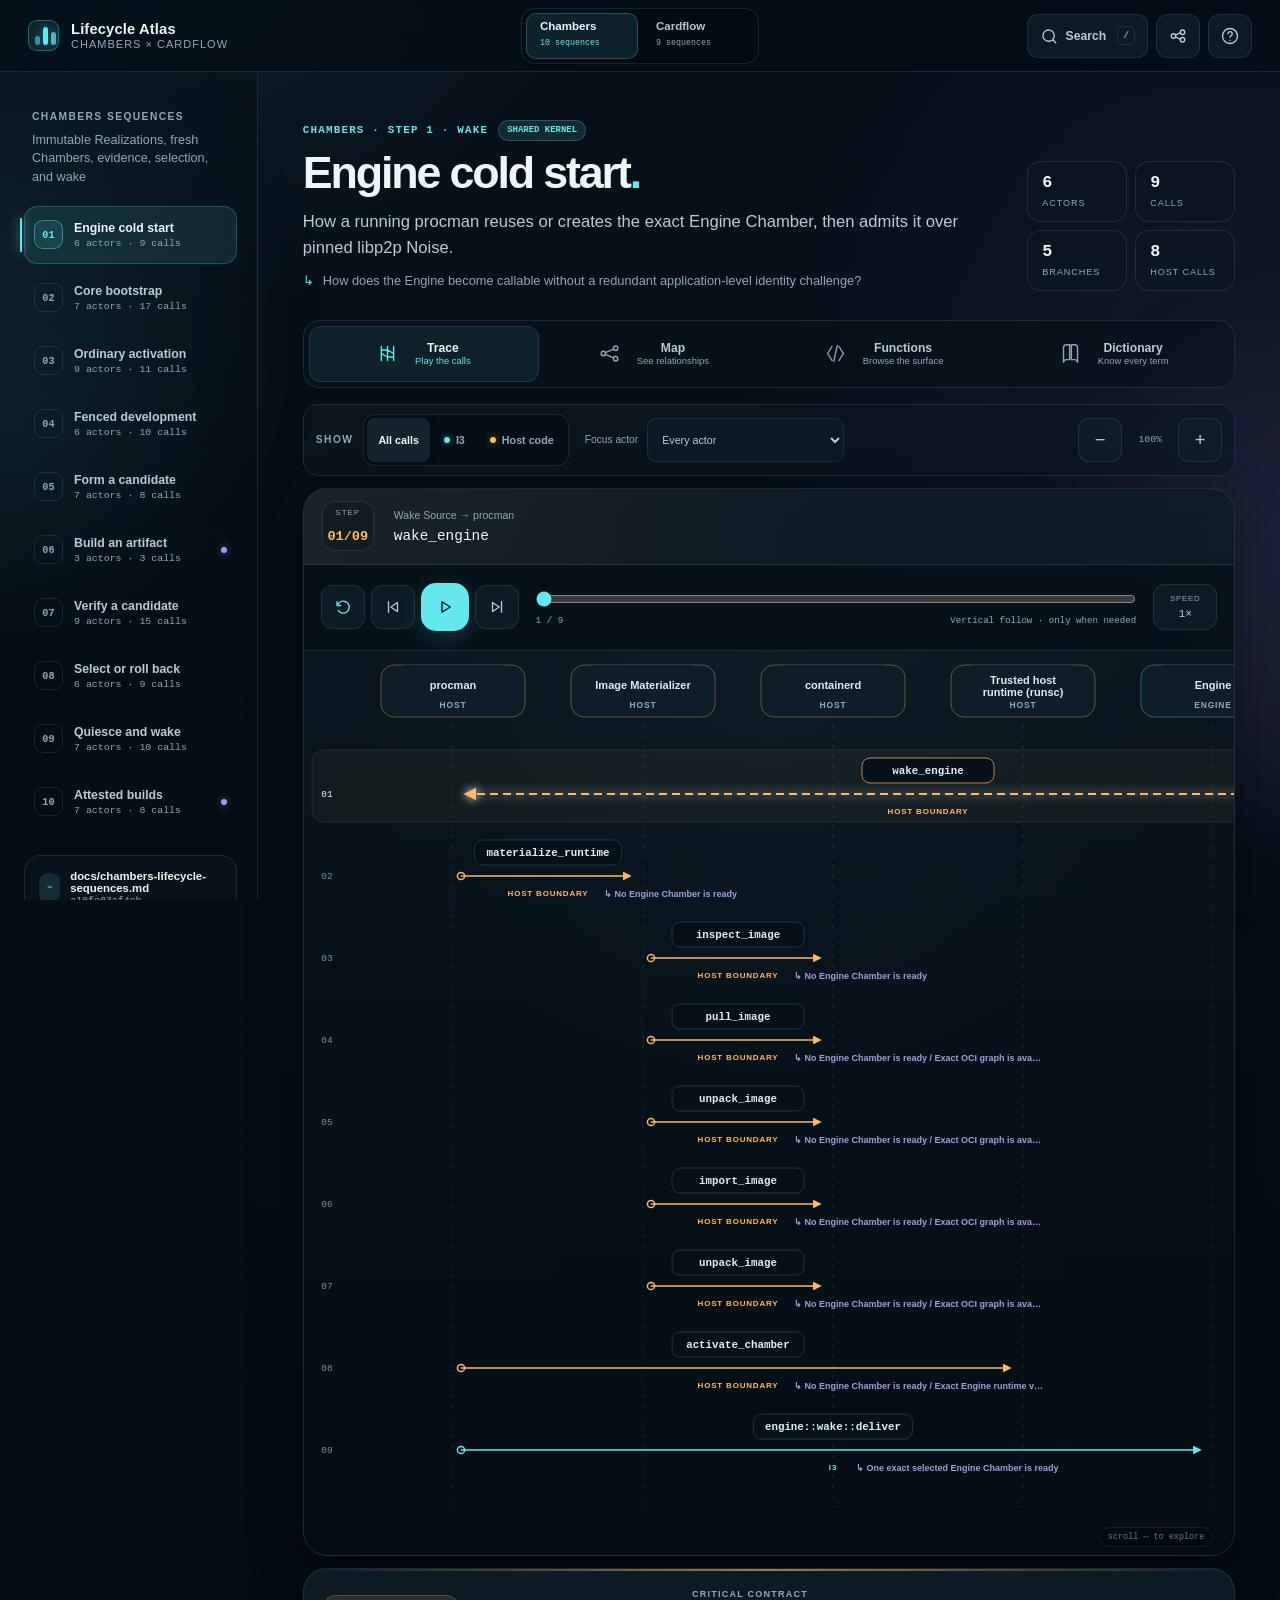
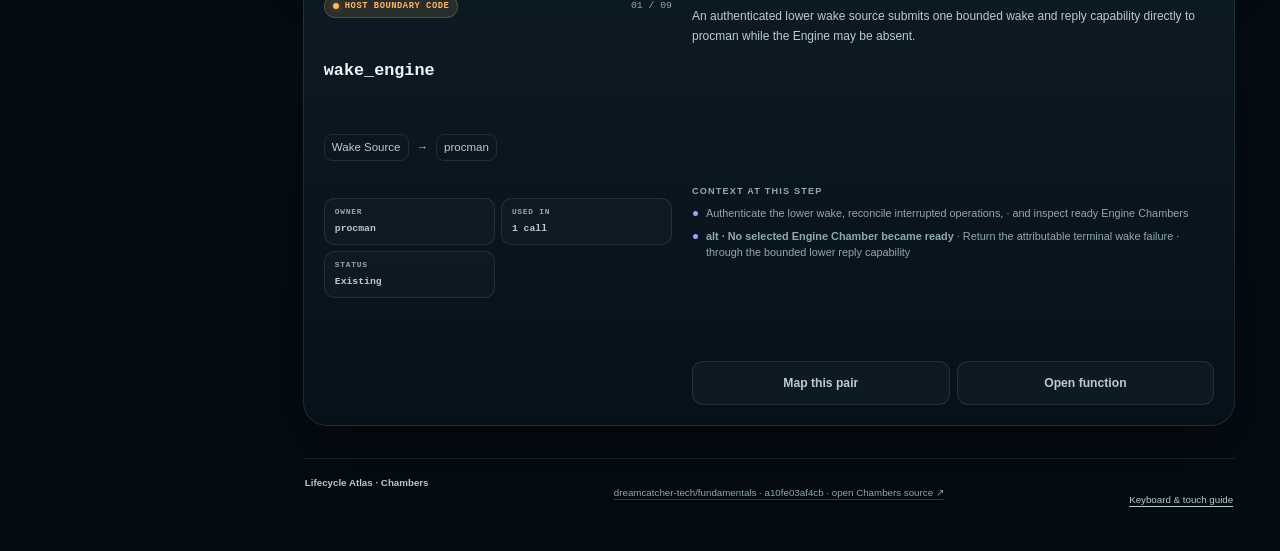
==== commit de1cb4ca: "feat: add source-derived lifecycle dictionaries" ====
--- a/site/index.html
+++ b/site/index.html
@@ -34,7 +34,7 @@
       <nav class="document-switcher" id="documentSwitcher" aria-label="Source document"></nav>
 
       <div class="top-actions">
-        <button class="quiet-button command-button" id="searchButton" type="button" aria-label="Search scenes and functions">
+        <button class="quiet-button command-button" id="searchButton" type="button" aria-label="Search sequences, functions, and dictionary terms">
           <svg viewBox="0 0 24 24" aria-hidden="true"><path d="m21 21-4.4-4.4m2.4-5.1a7.5 7.5 0 1 1-15 0 7.5 7.5 0 0 1 15 0Z" /></svg>
           <span>Search</span><kbd>/</kbd>
         </button>
@@ -72,6 +72,7 @@
             <div><dt>Sequences</dt><dd id="sourceSequenceCount">—</dd></div>
             <div><dt>Calls</dt><dd id="sourceCallCount">—</dd></div>
             <div><dt>Functions</dt><dd id="sourceFunctionCount">—</dd></div>
+            <div><dt>Terms</dt><dd id="sourceDictionaryCount">—</dd></div>
           </dl>
           <span class="source-mode" id="sourceMode">Committed copy · regenerated on publish</span>
           <a class="source-document-link" id="sourceDocumentLink" href="#" target="_blank" rel="noopener noreferrer">
@@ -109,6 +110,11 @@
             <svg viewBox="0 0 24 24" aria-hidden="true"><path d="M8 4 3 12l5 8m8-16 5 8-5 8M14 3 10 21" /></svg>
             <span>Functions</span>
             <small>Browse the surface</small>
+          </button>
+          <button class="view-tab" type="button" data-view="dictionary" aria-pressed="false">
+            <svg viewBox="0 0 24 24" aria-hidden="true"><path d="M4 5.5A3.5 3.5 0 0 1 7.5 2H11v17H7.5A3.5 3.5 0 0 0 4 22V5.5Zm16 0A3.5 3.5 0 0 0 16.5 2H13v17h3.5A3.5 3.5 0 0 1 20 22V5.5Z" /></svg>
+            <span>Dictionary</span>
+            <small>Know every term</small>
           </button>
         </nav>
 
@@ -235,6 +241,29 @@
           </div>
         </section>
 
+        <section class="explorer-view" id="dictionaryView" data-view-panel="dictionary" aria-label="Canonical dictionary" hidden>
+          <div class="catalog-heading dictionary-heading">
+            <div>
+              <span class="eyebrow">Canonical terminology</span>
+              <h2 id="dictionaryHeading">Words with one meaning</h2>
+              <p id="dictionaryIntro">Every definition is generated from this document's authoritative Dictionary section.</p>
+            </div>
+            <label class="catalog-search dictionary-search">
+              <svg viewBox="0 0 24 24" aria-hidden="true"><path d="m21 21-4.4-4.4m2.4-5.1a7.5 7.5 0 1 1-15 0 7.5 7.5 0 0 1 15 0Z" /></svg>
+              <span class="sr-only">Filter dictionary terms</span>
+              <input id="dictionarySearch" type="search" placeholder="Filter by term, definition, or relation…" autocomplete="off" />
+            </label>
+          </div>
+          <div class="dictionary-toolbar">
+            <span class="dictionary-authority">Generated from <code>## Dictionary</code> in the exact source snapshot</span>
+            <span id="dictionaryResultCount"></span>
+          </div>
+          <div class="dictionary-grid">
+            <div class="dictionary-list" id="dictionaryList" role="list"></div>
+            <aside class="dictionary-detail inspector-card" id="dictionaryDetail" aria-label="Dictionary term detail"></aside>
+          </div>
+        </section>
+
         <footer class="site-footer">
           <span id="footerProduct">Lifecycle Atlas</span>
           <a class="footer-source" id="footerSource" href="#" target="_blank" rel="noopener noreferrer">Source loading… ↗</a>
@@ -250,7 +279,7 @@
       </div>
       <label class="command-search">
         <svg viewBox="0 0 24 24" aria-hidden="true"><path d="m21 21-4.4-4.4m2.4-5.1a7.5 7.5 0 1 1-15 0 7.5 7.5 0 0 1 15 0Z" /></svg>
-        <input id="globalSearch" type="search" placeholder="Try “selection”, “resource::claim”, or “wake_engine”" autocomplete="off" />
+        <input id="globalSearch" type="search" placeholder="Try “Realization”, “resource::claim”, or “wake_engine”" autocomplete="off" />
       </label>
       <div class="search-results" id="searchResults"></div>
       <div class="modal-foot"><span><kbd>↑</kbd><kbd>↓</kbd> move</span><span><kbd>enter</kbd> open</span><span><kbd>esc</kbd> close</span></div>
@@ -258,20 +287,21 @@
 
     <dialog class="modal help-modal" id="helpDialog" aria-labelledby="helpTitle">
       <div class="modal-head">
-        <div><span class="eyebrow">Orientation</span><h2 id="helpTitle">Explore two authorities three ways</h2></div>
+        <div><span class="eyebrow">Orientation</span><h2 id="helpTitle">Explore two authorities four ways</h2></div>
         <button class="icon-button" type="button" data-close-dialog="helpDialog" aria-label="Close help">×</button>
       </div>
       <div class="help-grid">
         <article><span class="help-number">01</span><h3>Trace</h3><p>Play calls in order. Bright cyan is I3; amber crosses the trusted host boundary.</p></article>
         <article><span class="help-number">02</span><h3>Map</h3><p>See actor relationships at once. Click a node or connection to isolate its calls.</p></article>
         <article><span class="help-number">03</span><h3>Functions</h3><p>Search the full contract table, including functions defined but not pictured.</p></article>
+        <article><span class="help-number">04</span><h3>Dictionary</h3><p>Read source-defined meanings, follow related terms, and jump to the exact defining line.</p></article>
       </div>
       <div class="shortcut-table" aria-label="Keyboard shortcuts">
         <div><kbd>space</kbd><span>Play or pause</span></div>
         <div><kbd>←</kbd><kbd>→</kbd><span>Step backward or forward</span></div>
         <div><kbd>home</kbd><span>Reset to first call</span></div>
         <div><kbd>/</kbd><span>Search</span></div>
-        <div><kbd>1</kbd><kbd>2</kbd><kbd>3</kbd><span>Trace, map, functions</span></div>
+        <div><kbd>1</kbd><kbd>2</kbd><kbd>3</kbd><kbd>4</kbd><span>Trace, map, functions, dictionary</span></div>
       </div>
       <p class="help-note">Choose Chambers or Cardflow first. On touch screens, swipe to step or deliberately pan a wide canvas. Selection preserves horizontal position and moves the primary page only by the minimum needed to reveal the active call.</p>
     </dialog>
--- a/site/styles.css
+++ b/site/styles.css
@@ -300,7 +300,7 @@
   .source-card-top div { display: grid; gap: 2px; }
   .source-card-top strong { font-size: 0.71rem; }
   .source-card-top span { color: var(--muted); font: 0.62rem/1 var(--mono); }
-  .source-card dl { display: grid; grid-template-columns: repeat(3, 1fr); gap: 6px; margin-top: 14px; }
+  .source-card dl { display: grid; grid-template-columns: repeat(2, 1fr); gap: 9px 6px; margin-top: 14px; }
   .source-card dl div { display: grid; gap: 3px; }
   .source-card dt { color: var(--muted); font-size: 0.55rem; text-transform: uppercase; }
   .source-card dd { font: 650 0.77rem/1 var(--mono); }
@@ -349,7 +349,7 @@
 
   .view-switcher {
     display: grid;
-    grid-template-columns: repeat(3, minmax(0, 1fr));
+    grid-template-columns: repeat(4, minmax(0, 1fr));
     max-width: 1360px;
     margin: 0 auto 16px;
     padding: 5px;
@@ -652,9 +652,9 @@
   .inspector-actions { display: grid; grid-template-columns: 1fr 1fr; gap: 7px; margin-top: 20px; }
   .inspector-actions button { min-height: 44px; }
 
-  .map-intro, .catalog-heading { display: flex; align-items: end; justify-content: space-between; gap: 25px; margin: 27px 2px 14px; }
-  .map-intro h2, .catalog-heading h2 { margin-top: 6px; font-size: clamp(1.25rem, 2.1vw, 1.75rem); letter-spacing: -0.035em; }
-  .map-intro p, .catalog-heading p { margin-top: 7px; color: var(--muted); font-size: 0.75rem; line-height: 1.5; }
+  .map-intro, .catalog-heading, .dictionary-heading { display: flex; align-items: end; justify-content: space-between; gap: 25px; margin: 27px 2px 14px; }
+  .map-intro h2, .catalog-heading h2, .dictionary-heading h2 { margin-top: 6px; font-size: clamp(1.25rem, 2.1vw, 1.75rem); letter-spacing: -0.035em; }
+  .map-intro p, .catalog-heading p, .dictionary-heading p { margin-top: 7px; color: var(--muted); font-size: 0.75rem; line-height: 1.5; }
   .role-legend { display: flex; flex-wrap: wrap; justify-content: end; gap: 6px 11px; max-width: 510px; }
   .role-legend span { display: inline-flex; align-items: center; gap: 6px; color: var(--muted); font-size: 0.58rem; }
   .role-legend i { width: 7px; height: 7px; border-radius: 2px; }
@@ -729,6 +729,33 @@
   .usage-link strong { color: var(--i3); font: 0.58rem/1 var(--mono); }
   .usage-link span { min-width: 0; overflow: hidden; color: var(--muted-strong); font-size: 0.62rem; text-overflow: ellipsis; white-space: nowrap; }
   .usage-link small { color: var(--muted); font-size: 0.52rem; }
+  .dictionary-toolbar { display: flex; align-items: center; justify-content: space-between; gap: 14px; margin-bottom: 12px; padding: 12px 14px; border: 1px solid var(--line); border-radius: 14px; background: rgba(11, 23, 32, 0.6); color: var(--muted); font-size: 0.62rem; }
+  .dictionary-authority code { color: var(--doc-accent); font-size: 0.62rem; }
+  #dictionaryResultCount { flex: 0 0 auto; font: 0.6rem/1 var(--mono); }
+  .dictionary-grid { display: grid; grid-template-columns: minmax(0, 1fr) 380px; gap: 12px; align-items: start; }
+  .dictionary-list { display: grid; grid-template-columns: repeat(2, minmax(0, 1fr)); gap: 8px; }
+  .dictionary-card { position: relative; display: grid; gap: 10px; min-width: 0; min-height: 142px; padding: 16px; border: 1px solid var(--line); border-radius: 15px; background: linear-gradient(145deg, rgba(16, 31, 42, 0.76), rgba(9, 19, 27, 0.82)); color: var(--muted-strong); text-align: left; transition: border-color 160ms ease, transform 160ms ease, box-shadow 160ms ease; }
+  .dictionary-card::after { position: absolute; right: 0; bottom: 0; left: 0; height: 1px; background: linear-gradient(90deg, transparent, var(--doc-accent), transparent); content: ""; opacity: 0; }
+  .dictionary-card:hover, .dictionary-card.is-selected { border-color: color-mix(in srgb, var(--doc-accent) 35%, transparent); transform: translateY(-1px); box-shadow: 0 12px 25px rgba(0, 0, 0, 0.17); }
+  .dictionary-card.is-selected::after { opacity: 0.75; }
+  .dictionary-card-top, .dictionary-card-foot { display: flex; align-items: center; justify-content: space-between; gap: 10px; }
+  .dictionary-card-top strong { min-width: 0; overflow-wrap: anywhere; color: var(--text); font-size: 0.78rem; }
+  .dictionary-card-top span, .dictionary-card-foot { color: var(--muted); font: 0.53rem/1.25 var(--mono); }
+  .dictionary-card p { display: -webkit-box; overflow: hidden; color: var(--muted); font-size: 0.67rem; line-height: 1.55; -webkit-box-orient: vertical; -webkit-line-clamp: 3; }
+  .dictionary-card-foot { margin-top: auto; }
+  .dictionary-detail { min-height: 480px; }
+  .dictionary-source-badge { display: inline-flex; align-items: center; min-height: 25px; padding: 0 9px; border: 1px solid color-mix(in srgb, var(--doc-accent) 28%, transparent); border-radius: 999px; background: color-mix(in srgb, var(--doc-accent) 8%, transparent); color: var(--doc-accent); font: 700 0.54rem/1 var(--mono); text-transform: uppercase; }
+  .dictionary-term-title { margin-top: 18px; overflow-wrap: anywhere; font-size: 1.35rem; letter-spacing: -0.03em; }
+  .dictionary-definition { margin-top: 22px; padding-top: 18px; border-top: 1px solid var(--line); }
+  .dictionary-definition h3, .dictionary-relations h3 { color: var(--muted); font-size: 0.57rem; letter-spacing: 0.13em; text-transform: uppercase; }
+  .dictionary-definition p { margin-top: 9px; color: var(--muted-strong); font-size: 0.77rem; line-height: 1.68; }
+  .dictionary-relations > p { margin-top: 9px; color: var(--muted); font-size: 0.68rem; line-height: 1.5; }
+  .related-term-list { display: flex; flex-wrap: wrap; gap: 7px; margin-top: 10px; }
+  .related-term-list button { min-height: 36px; padding: 0 11px; border: 1px solid var(--line); border-radius: 999px; background: rgba(255, 255, 255, 0.025); color: var(--muted-strong); font-size: 0.63rem; }
+  .related-term-list button:hover { border-color: color-mix(in srgb, var(--doc-accent) 38%, transparent); color: var(--text); }
+  .dictionary-source-link { display: flex; align-items: center; justify-content: space-between; min-height: 46px; margin-top: 22px; padding: 0 12px; border: 1px solid var(--line); border-radius: 11px; color: var(--muted-strong); font-size: 0.65rem; text-decoration: none; }
+  .dictionary-source-link:hover { border-color: color-mix(in srgb, var(--doc-accent) 38%, transparent); color: var(--doc-accent); }
+  .dictionary-result-icon { color: var(--doc-accent); background: color-mix(in srgb, var(--doc-accent) 11%, transparent); font-weight: 750; }
   .empty-results { grid-column: 1 / -1; display: grid; place-items: center; min-height: 220px; padding: 25px; border: 1px dashed var(--line-strong); border-radius: 16px; color: var(--muted); font-size: 0.72rem; text-align: center; }
 
   .site-footer { display: flex; justify-content: space-between; gap: 20px; max-width: 1360px; margin: 32px auto 0; padding: 18px 2px 0; border-top: 1px solid var(--line); color: var(--muted); font-size: 0.61rem; }
@@ -767,7 +794,7 @@
   .modal-foot span { display: flex; align-items: center; gap: 5px; }
   .modal-foot kbd, .shortcut-table kbd { padding: 4px 6px; border: 1px solid var(--line-strong); border-radius: 6px; background: rgba(255, 255, 255, 0.025); color: var(--muted-strong); font-size: 0.55rem; }
   .help-modal { width: min(780px, calc(100vw - 32px)); padding-bottom: 20px; }
-  .help-grid { display: grid; grid-template-columns: repeat(3, 1fr); gap: 9px; padding: 3px 22px 18px; }
+  .help-grid { display: grid; grid-template-columns: repeat(4, 1fr); gap: 9px; padding: 3px 22px 18px; }
   .help-grid article { min-height: 170px; padding: 16px; border: 1px solid var(--line); border-radius: 15px; background: rgba(255, 255, 255, 0.018); }
   .help-number { color: var(--i3); font: 0.62rem/1 var(--mono); }
   .help-grid h3 { margin-top: 25px; font-size: 0.9rem; }
@@ -825,7 +852,7 @@
     .call-inspector .contract-block { grid-row: 1 / span 3; margin-top: 0; padding-top: 0; border-top: 0; }
     .call-inspector .context-block { margin-top: 0; }
     .call-inspector .inspector-actions { align-self: end; }
-    .catalog-grid { grid-template-columns: minmax(0, 1fr) 330px; }
+    .catalog-grid, .dictionary-grid { grid-template-columns: minmax(0, 1fr) 330px; }
   }
 
   @media (max-width: 1040px) {
@@ -851,9 +878,10 @@
     .mobile-scene-bar > span { color: var(--muted); font: 0.58rem/1 var(--mono); }
     main { padding-top: 36px; }
     .scene-heading { align-items: start; }
-    .catalog-grid { grid-template-columns: minmax(0, 1fr); }
-    .function-detail { position: relative; order: -1; }
+    .catalog-grid, .dictionary-grid { grid-template-columns: minmax(0, 1fr); }
+    .function-detail, .dictionary-detail { position: relative; order: -1; }
     .function-list { grid-template-columns: repeat(3, minmax(0, 1fr)); }
+    .dictionary-list { grid-template-columns: repeat(3, minmax(0, 1fr)); }
   }
 
   @media (max-width: 800px) {
@@ -881,6 +909,7 @@
     .role-legend { justify-content: start; }
     .catalog-search { width: 100%; max-width: none; }
     .function-list { grid-template-columns: repeat(2, minmax(0, 1fr)); }
+    .dictionary-list { grid-template-columns: repeat(2, minmax(0, 1fr)); }
     .site-footer { flex-wrap: wrap; }
   }
 
@@ -903,9 +932,9 @@
     .metric { min-height: 58px; padding: 9px 6px; text-align: center; }
     .metric span { font-size: 0.5rem; }
     .view-switcher { gap: 3px; padding: 4px; }
-    .view-tab { display: flex; min-height: 48px; padding: 7px 8px; }
-    .view-tab svg { width: 18px; height: 18px; }
-    .view-tab span { font-size: 0.67rem; }
+    .view-tab { display: flex; justify-content: center; min-height: 48px; padding: 7px 4px; }
+    .view-tab svg { display: none; }
+    .view-tab span { font-size: 0.62rem; }
     .tool-row { align-items: stretch; padding: 8px; }
     .filter-group { display: grid; width: 100%; }
     .tool-label { display: none; }
@@ -931,10 +960,13 @@
     .map-intro, .catalog-heading { margin-top: 22px; }
     .map-viewport { min-height: 520px; }
     .catalog-toolbar { display: grid; }
+    .dictionary-toolbar { display: grid; }
     #functionFilter { grid-template-columns: repeat(2, 1fr); }
     #functionResultCount { padding: 2px 4px; }
     .function-list { grid-template-columns: 1fr; }
+    .dictionary-list { grid-template-columns: 1fr; }
     .function-card { min-height: 112px; }
+    .dictionary-card { min-height: 126px; }
     .site-footer { display: grid; gap: 9px; }
     .modal { width: calc(100vw - 16px); max-height: calc(100vh - 16px); border-radius: 18px; }
     .modal-head { padding: 17px 16px 13px; }
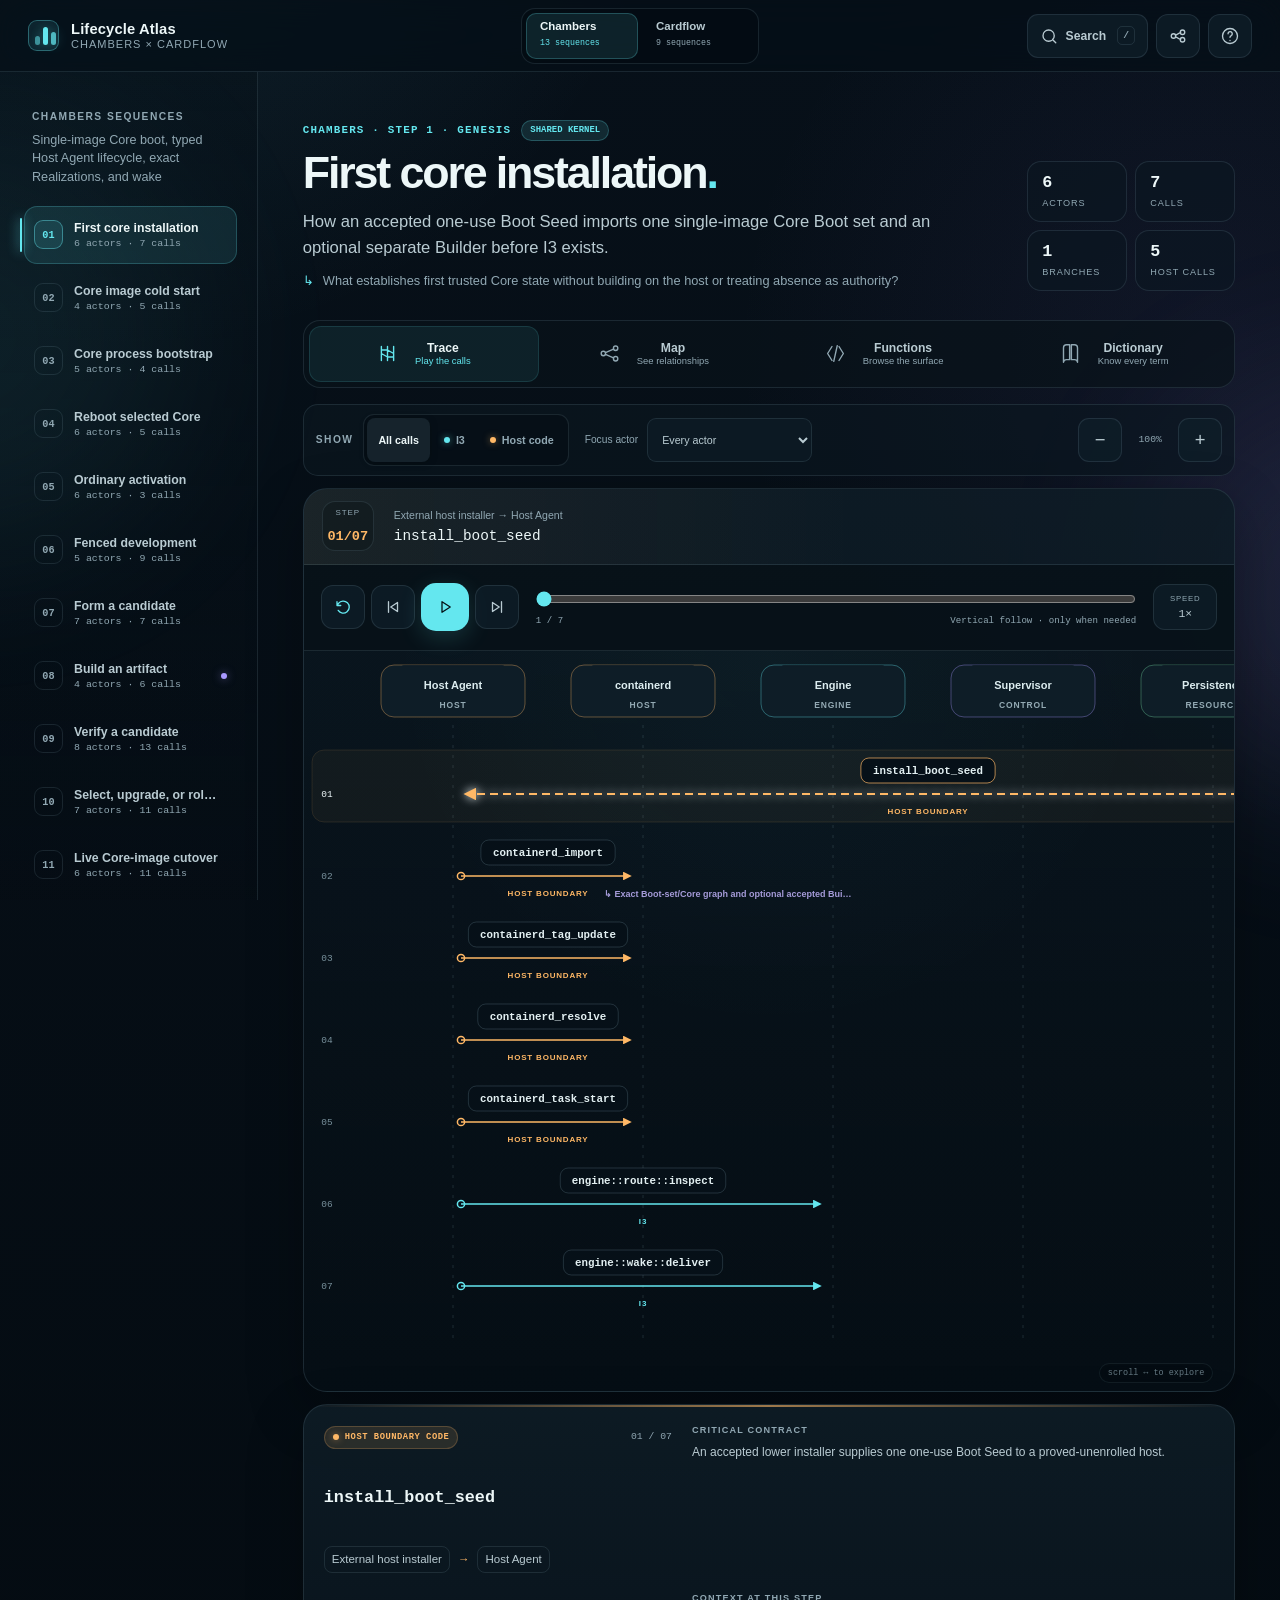
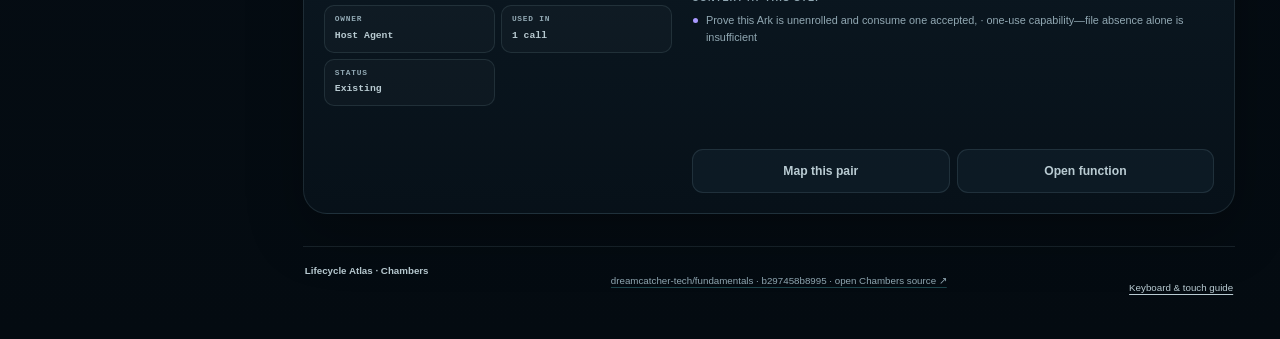
==== commit a832d828: "docs: refresh Core lifecycle search prompt" ====
--- a/site/index.html
+++ b/site/index.html
@@ -279,7 +279,7 @@
       </div>
       <label class="command-search">
         <svg viewBox="0 0 24 24" aria-hidden="true"><path d="m21 21-4.4-4.4m2.4-5.1a7.5 7.5 0 1 1-15 0 7.5 7.5 0 0 1 15 0Z" /></svg>
-        <input id="globalSearch" type="search" placeholder="Try “Realization”, “resource::claim”, or “wake_engine”" autocomplete="off" />
+        <input id="globalSearch" type="search" placeholder="Try “Boot set”, “bootset::select”, or “wake_core”" autocomplete="off" />
       </label>
       <div class="search-results" id="searchResults"></div>
       <div class="modal-foot"><span><kbd>↑</kbd><kbd>↓</kbd> move</span><span><kbd>enter</kbd> open</span><span><kbd>esc</kbd> close</span></div>
--- a/site/styles.css
+++ b/site/styles.css
@@ -2,7 +2,7 @@
 
 @layer reset {
   *, *::before, *::after { box-sizing: border-box; }
-  html { min-width: 320px; scroll-behavior: smooth; overflow-anchor: none; }
+  html { scroll-behavior: smooth; overflow-anchor: none; }
   body, h1, h2, h3, p, dl, dd { margin: 0; }
   button, input, select { font: inherit; }
   button { color: inherit; }
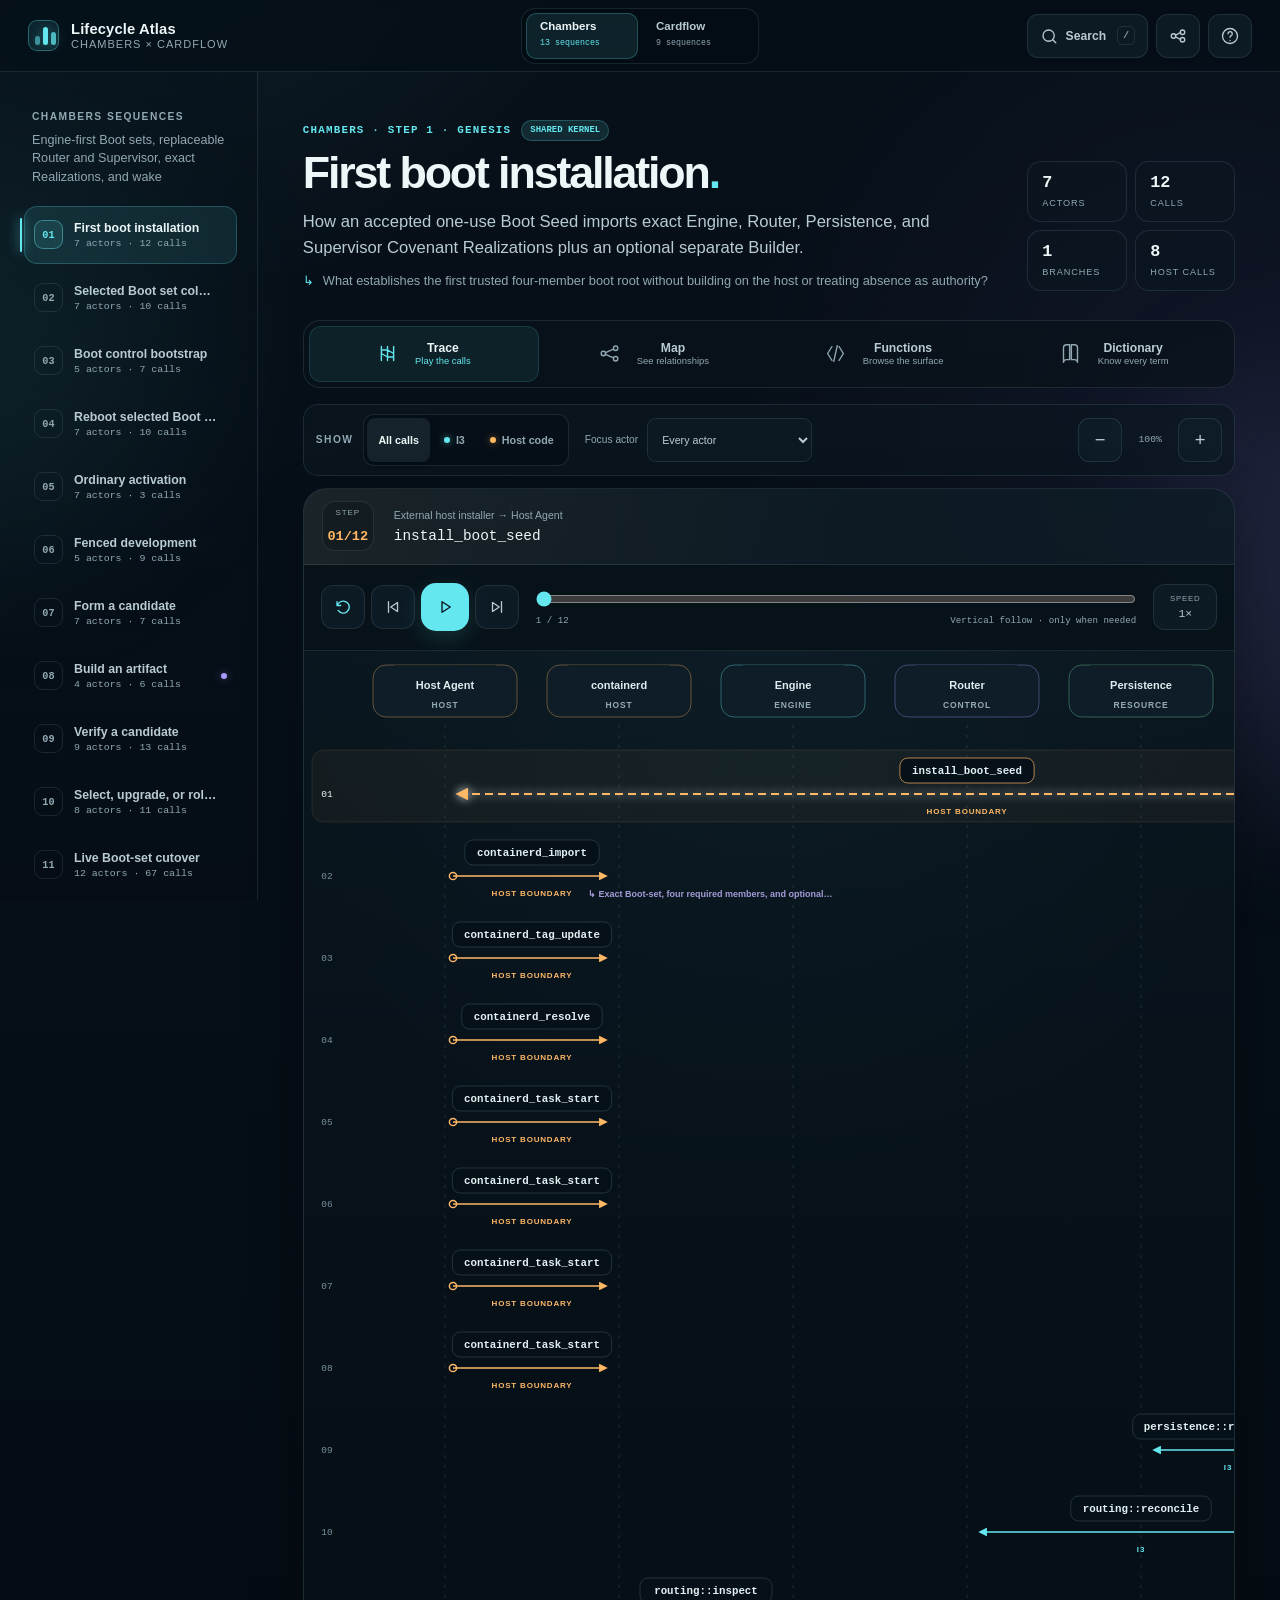
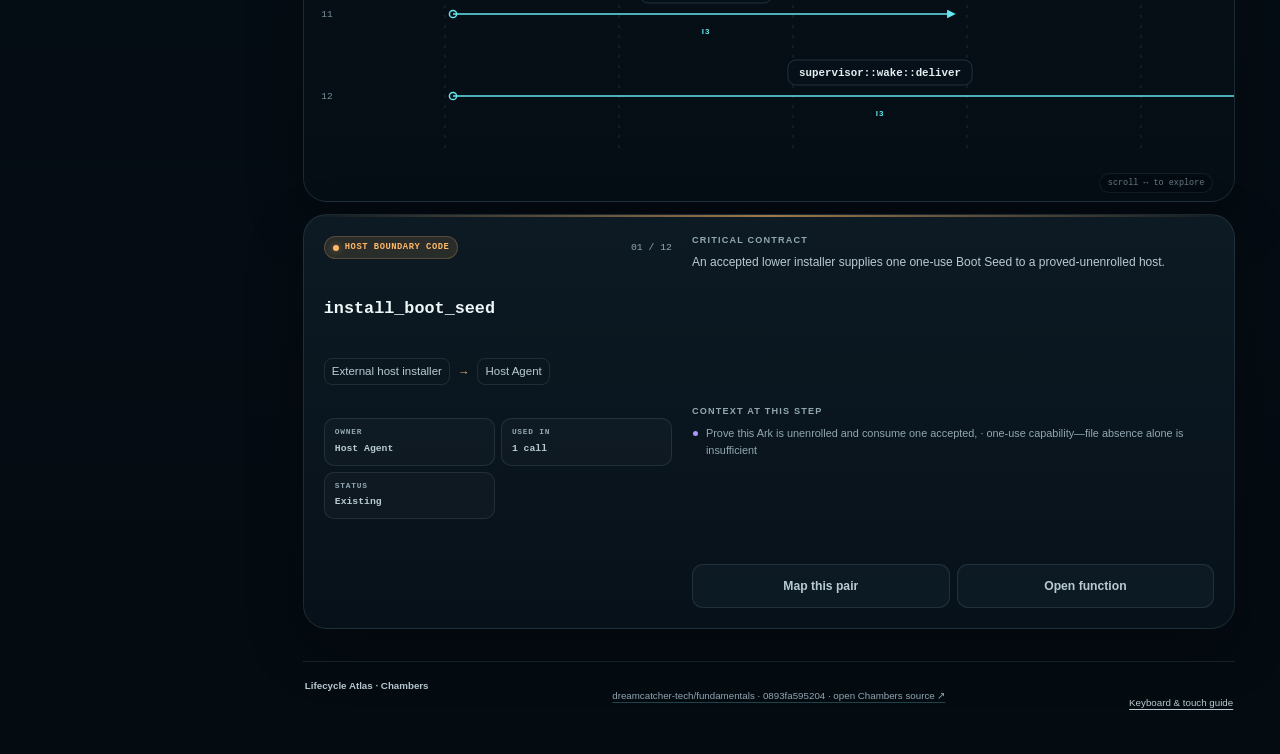
==== commit 9536fdfe: "Publish replaceable router lifecycle" ====
--- a/site/index.html
+++ b/site/index.html
@@ -279,7 +279,7 @@
       </div>
       <label class="command-search">
         <svg viewBox="0 0 24 24" aria-hidden="true"><path d="m21 21-4.4-4.4m2.4-5.1a7.5 7.5 0 1 1-15 0 7.5 7.5 0 0 1 15 0Z" /></svg>
-        <input id="globalSearch" type="search" placeholder="Try “Boot set”, “bootset::select”, or “wake_core”" autocomplete="off" />
+        <input id="globalSearch" type="search" placeholder="Try “Boot set”, “bootset::select”, or “wake_bootset”" autocomplete="off" />
       </label>
       <div class="search-results" id="searchResults"></div>
       <div class="modal-foot"><span><kbd>↑</kbd><kbd>↓</kbd> move</span><span><kbd>enter</kbd> open</span><span><kbd>esc</kbd> close</span></div>
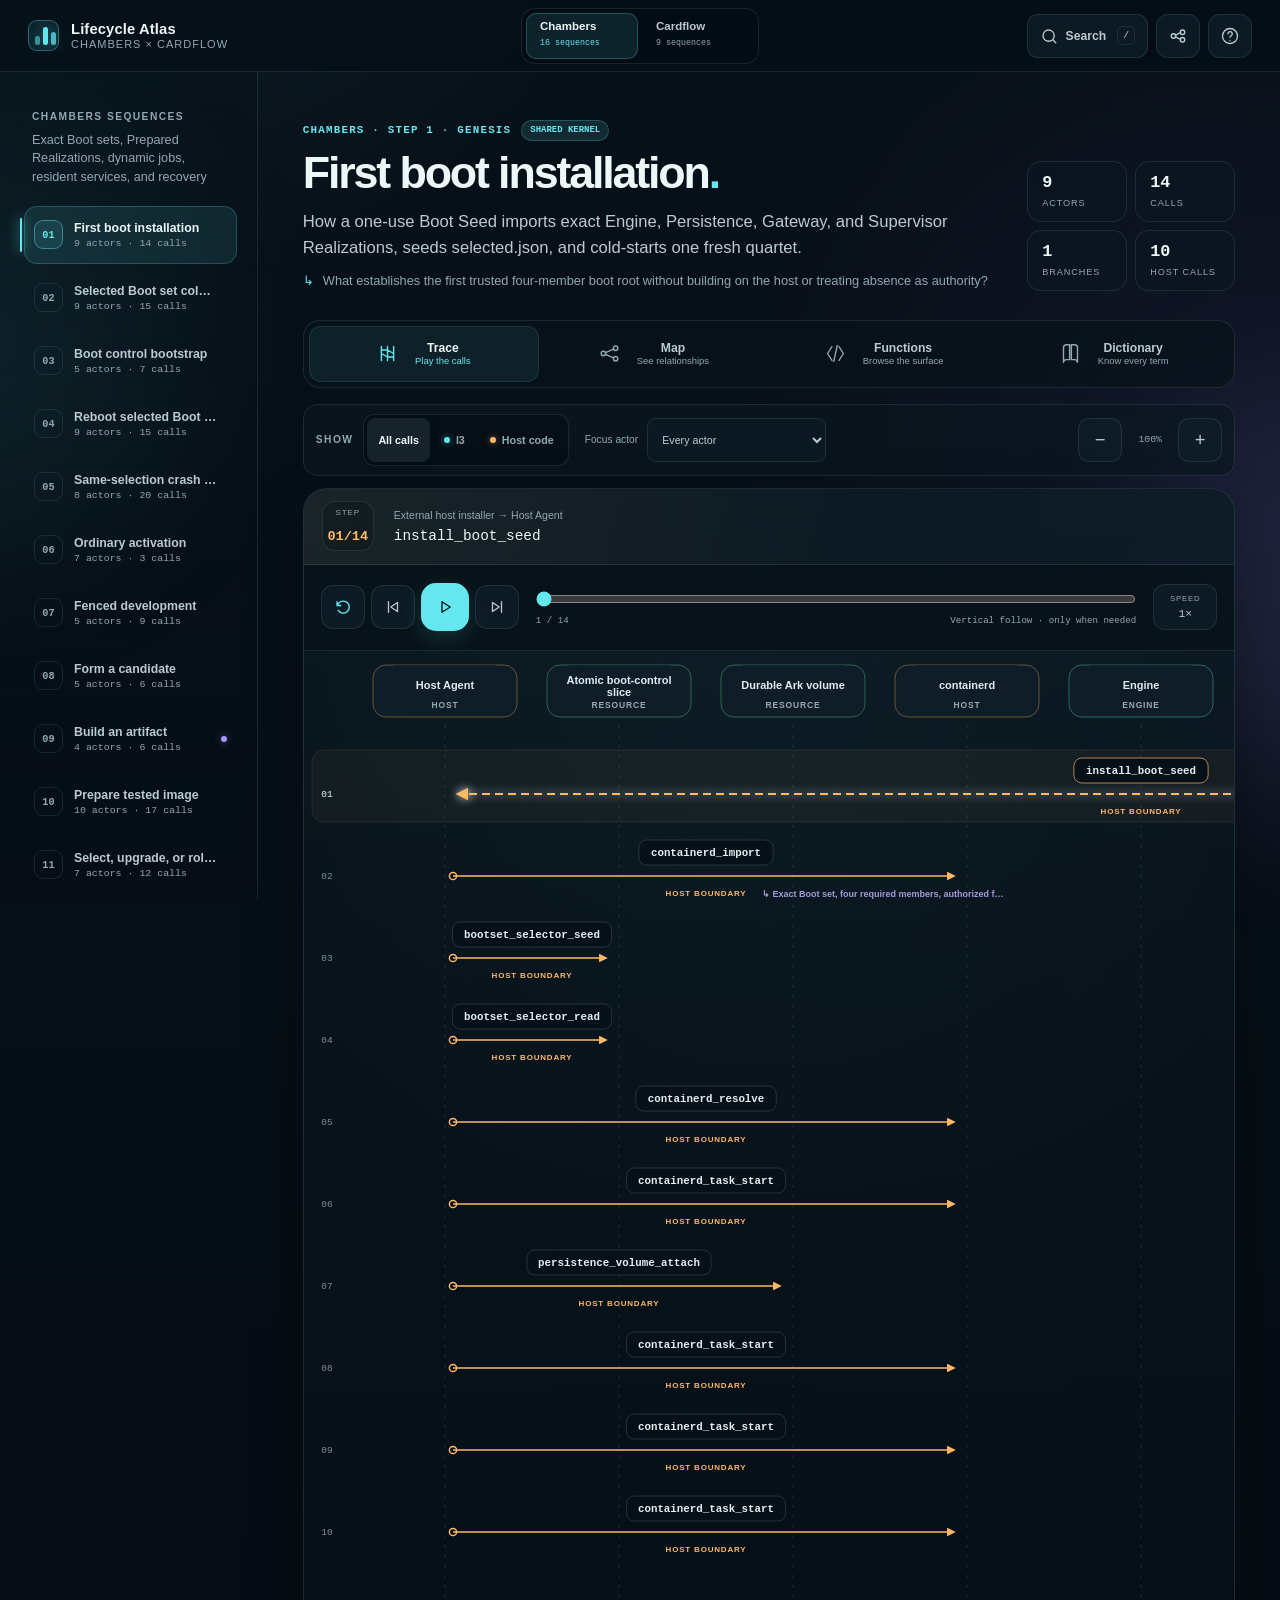
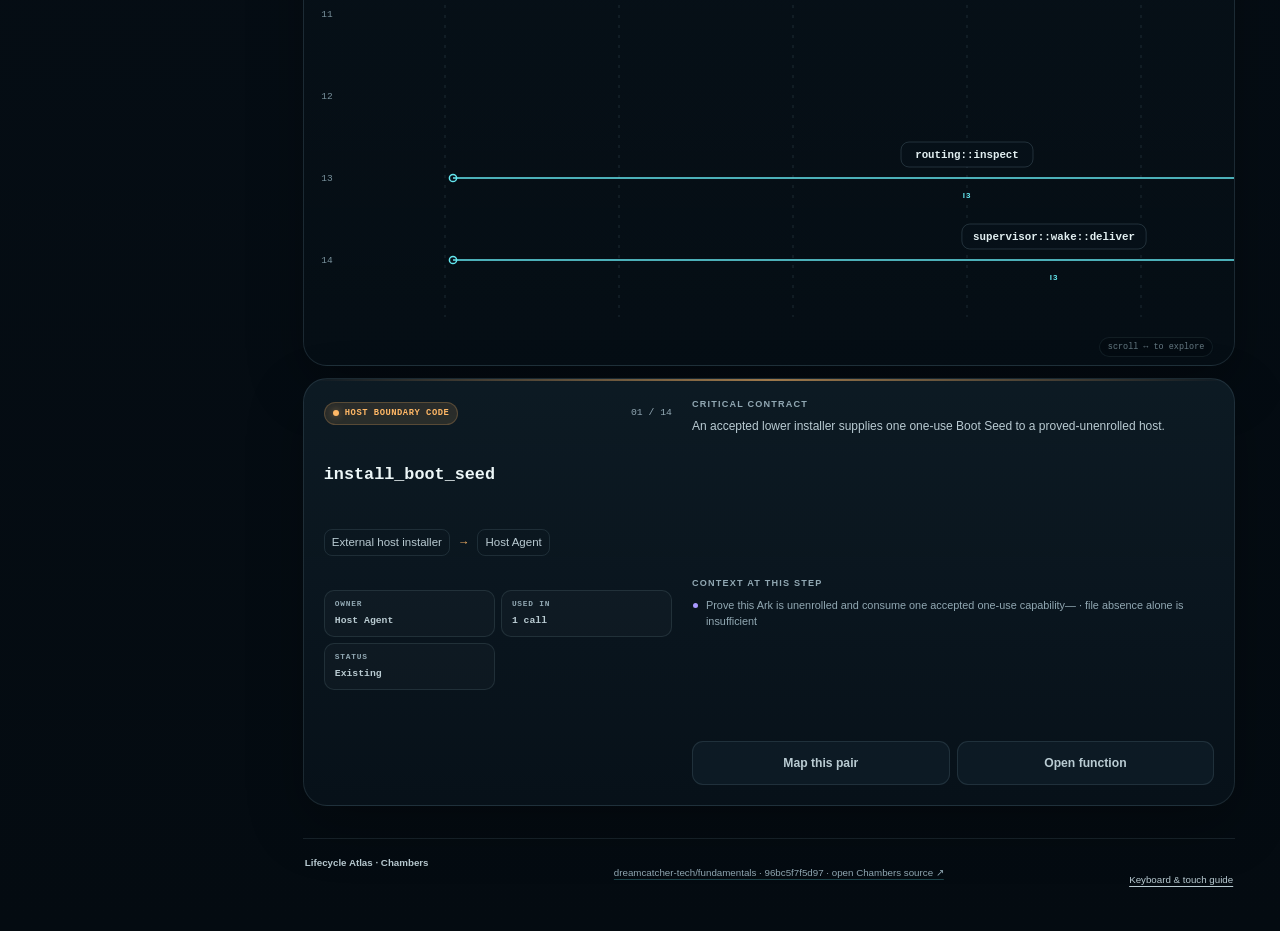
==== commit c3ab3df6: "docs: project simplified boot-set lifecycle" ====
--- a/site/index.html
+++ b/site/index.html
@@ -279,7 +279,7 @@
       </div>
       <label class="command-search">
         <svg viewBox="0 0 24 24" aria-hidden="true"><path d="m21 21-4.4-4.4m2.4-5.1a7.5 7.5 0 1 1-15 0 7.5 7.5 0 0 1 15 0Z" /></svg>
-        <input id="globalSearch" type="search" placeholder="Try “Boot set”, “bootset::select”, or “wake_bootset”" autocomplete="off" />
+        <input id="globalSearch" type="search" placeholder="Try “Boot set”, “persistence::bootset::commit”, or “wake_bootset”" autocomplete="off" />
       </label>
       <div class="search-results" id="searchResults"></div>
       <div class="modal-foot"><span><kbd>↑</kbd><kbd>↓</kbd> move</span><span><kbd>enter</kbd> open</span><span><kbd>esc</kbd> close</span></div>
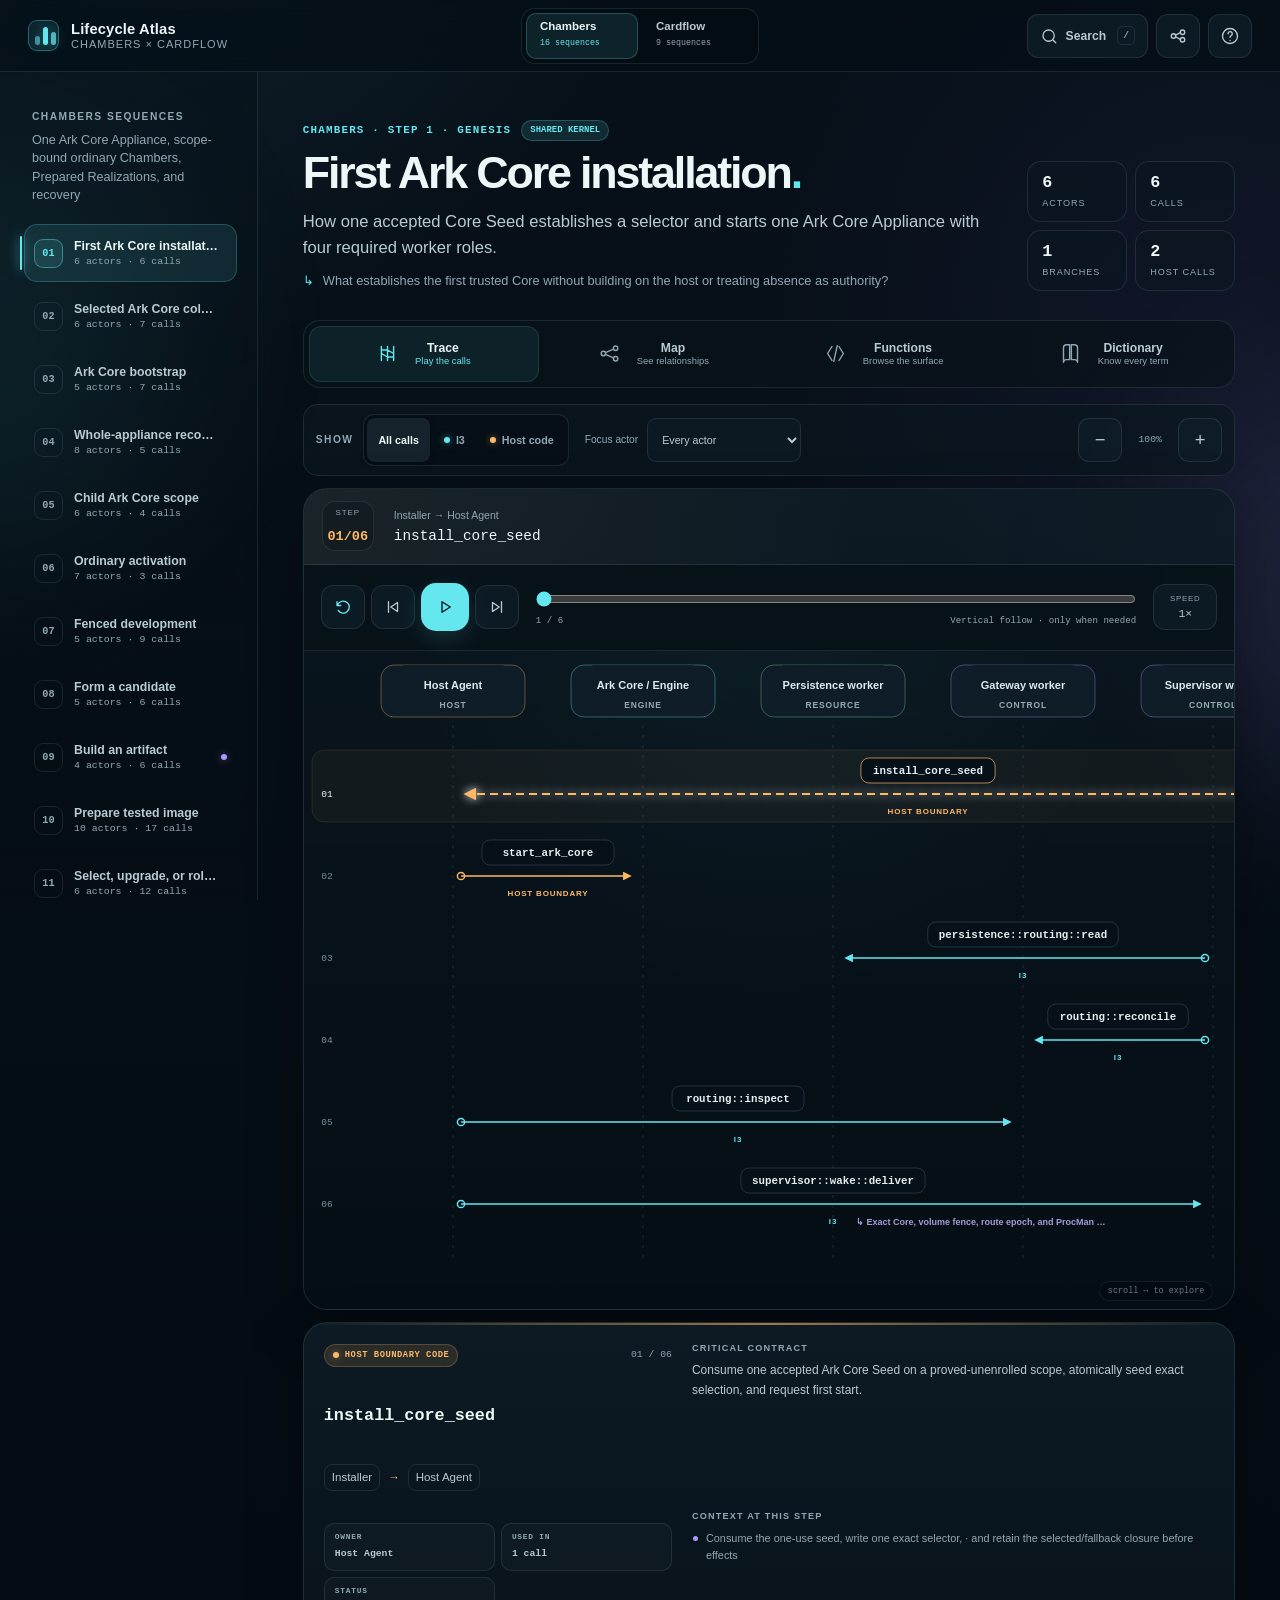
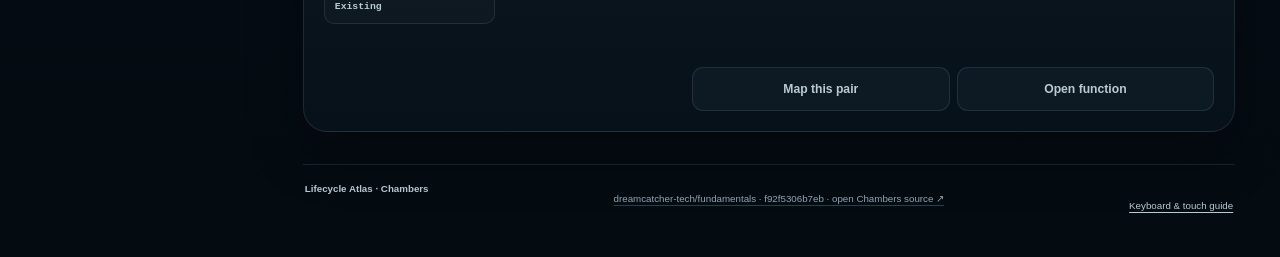
==== commit c08c6dd1: "docs: project Ark Core lifecycle" ====
--- a/site/index.html
+++ b/site/index.html
@@ -279,7 +279,7 @@
       </div>
       <label class="command-search">
         <svg viewBox="0 0 24 24" aria-hidden="true"><path d="m21 21-4.4-4.4m2.4-5.1a7.5 7.5 0 1 1-15 0 7.5 7.5 0 0 1 15 0Z" /></svg>
-        <input id="globalSearch" type="search" placeholder="Try “Boot set”, “persistence::bootset::commit”, or “wake_bootset”" autocomplete="off" />
+        <input id="globalSearch" type="search" placeholder="Try “Ark Core”, “persistence::core::commit”, or “wake_ark_core”" autocomplete="off" />
       </label>
       <div class="search-results" id="searchResults"></div>
       <div class="modal-foot"><span><kbd>↑</kbd><kbd>↓</kbd> move</span><span><kbd>enter</kbd> open</span><span><kbd>esc</kbd> close</span></div>
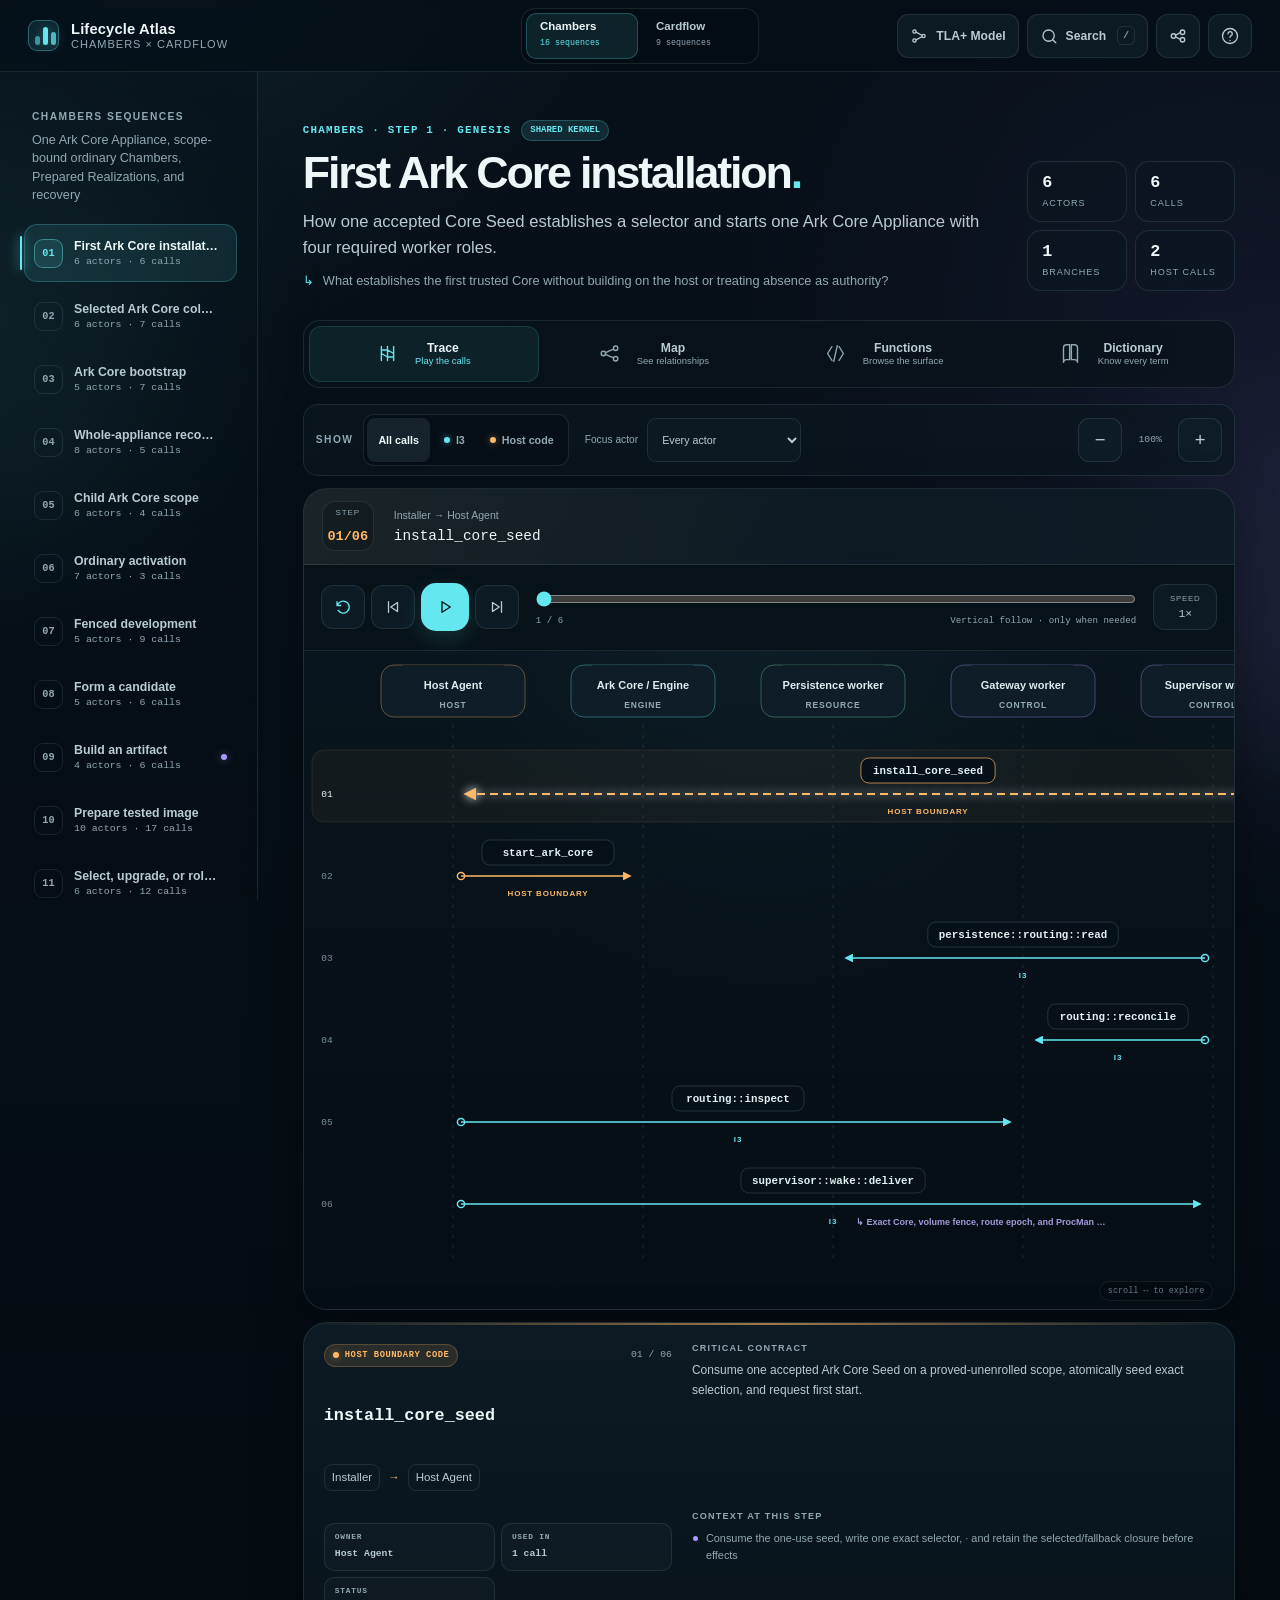
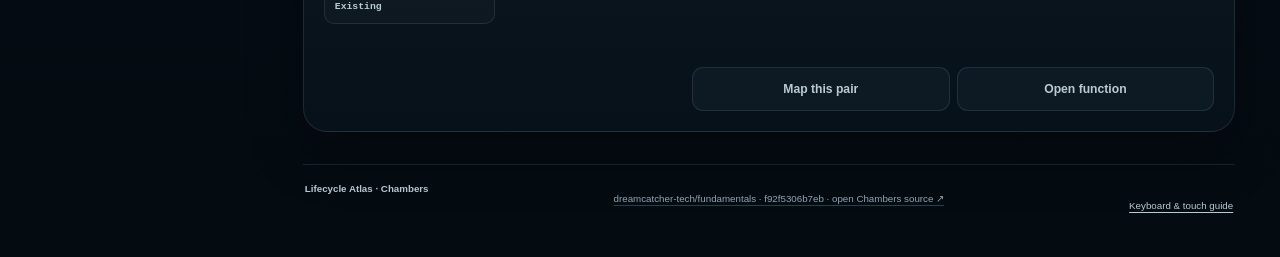
==== commit 29301f09: "feat: add checked TLA+ model explorer" ====
--- a/site/index.html
+++ b/site/index.html
@@ -34,6 +34,10 @@
       <nav class="document-switcher" id="documentSwitcher" aria-label="Source document"></nav>
 
       <div class="top-actions">
+        <a class="quiet-button tla-model-link" href="./tla/" aria-label="Open the checked TLA+ model explorer">
+          <svg viewBox="0 0 24 24" aria-hidden="true"><circle cx="6" cy="6" r="2.2" /><circle cx="18" cy="12" r="2.2" /><circle cx="6" cy="18" r="2.2" /><path d="M8 6.8 15.8 11M8 17.2 15.8 13" /></svg>
+          <span>TLA+ Model</span>
+        </a>
         <button class="quiet-button command-button" id="searchButton" type="button" aria-label="Search sequences, functions, and dictionary terms">
           <svg viewBox="0 0 24 24" aria-hidden="true"><path d="m21 21-4.4-4.4m2.4-5.1a7.5 7.5 0 1 1-15 0 7.5 7.5 0 0 1 15 0Z" /></svg>
           <span>Search</span><kbd>/</kbd>
--- a/site/styles.css
+++ b/site/styles.css
@@ -209,6 +209,7 @@
   .icon-button.small { width: 44px; height: 44px; border-radius: 11px; font-size: 1.15rem; }
   .icon-button svg, .quiet-button svg { width: 18px; height: 18px; fill: none; stroke: currentColor; stroke-width: 1.8; stroke-linecap: round; stroke-linejoin: round; }
   .quiet-button { min-height: 44px; gap: 8px; padding: 0 12px; border-radius: 11px; color: var(--muted-strong); font-size: 0.76rem; font-weight: 650; }
+  .tla-model-link { text-decoration: none; }
   .quiet-button kbd { margin-left: 3px; padding: 3px 5px; border: 1px solid var(--line); border-radius: 5px; color: var(--muted); font-size: 0.61rem; }
   .text-button { padding: 0; border: 0; background: none; color: var(--muted-strong); text-decoration: underline; text-underline-offset: 3px; }
 
@@ -981,6 +982,11 @@
     .toast { right: 12px; bottom: max(12px, env(safe-area-inset-bottom)); }
   }
 
+  @media (max-width: 360px) {
+    .tla-model-link { width: 44px; padding: 0; }
+    .tla-model-link span { display: none; }
+  }
+
   @media (prefers-reduced-motion: reduce) {
     *, *::before, *::after { scroll-behavior: auto !important; animation-duration: 0.01ms !important; animation-iteration-count: 1 !important; transition-duration: 0.01ms !important; }
   }
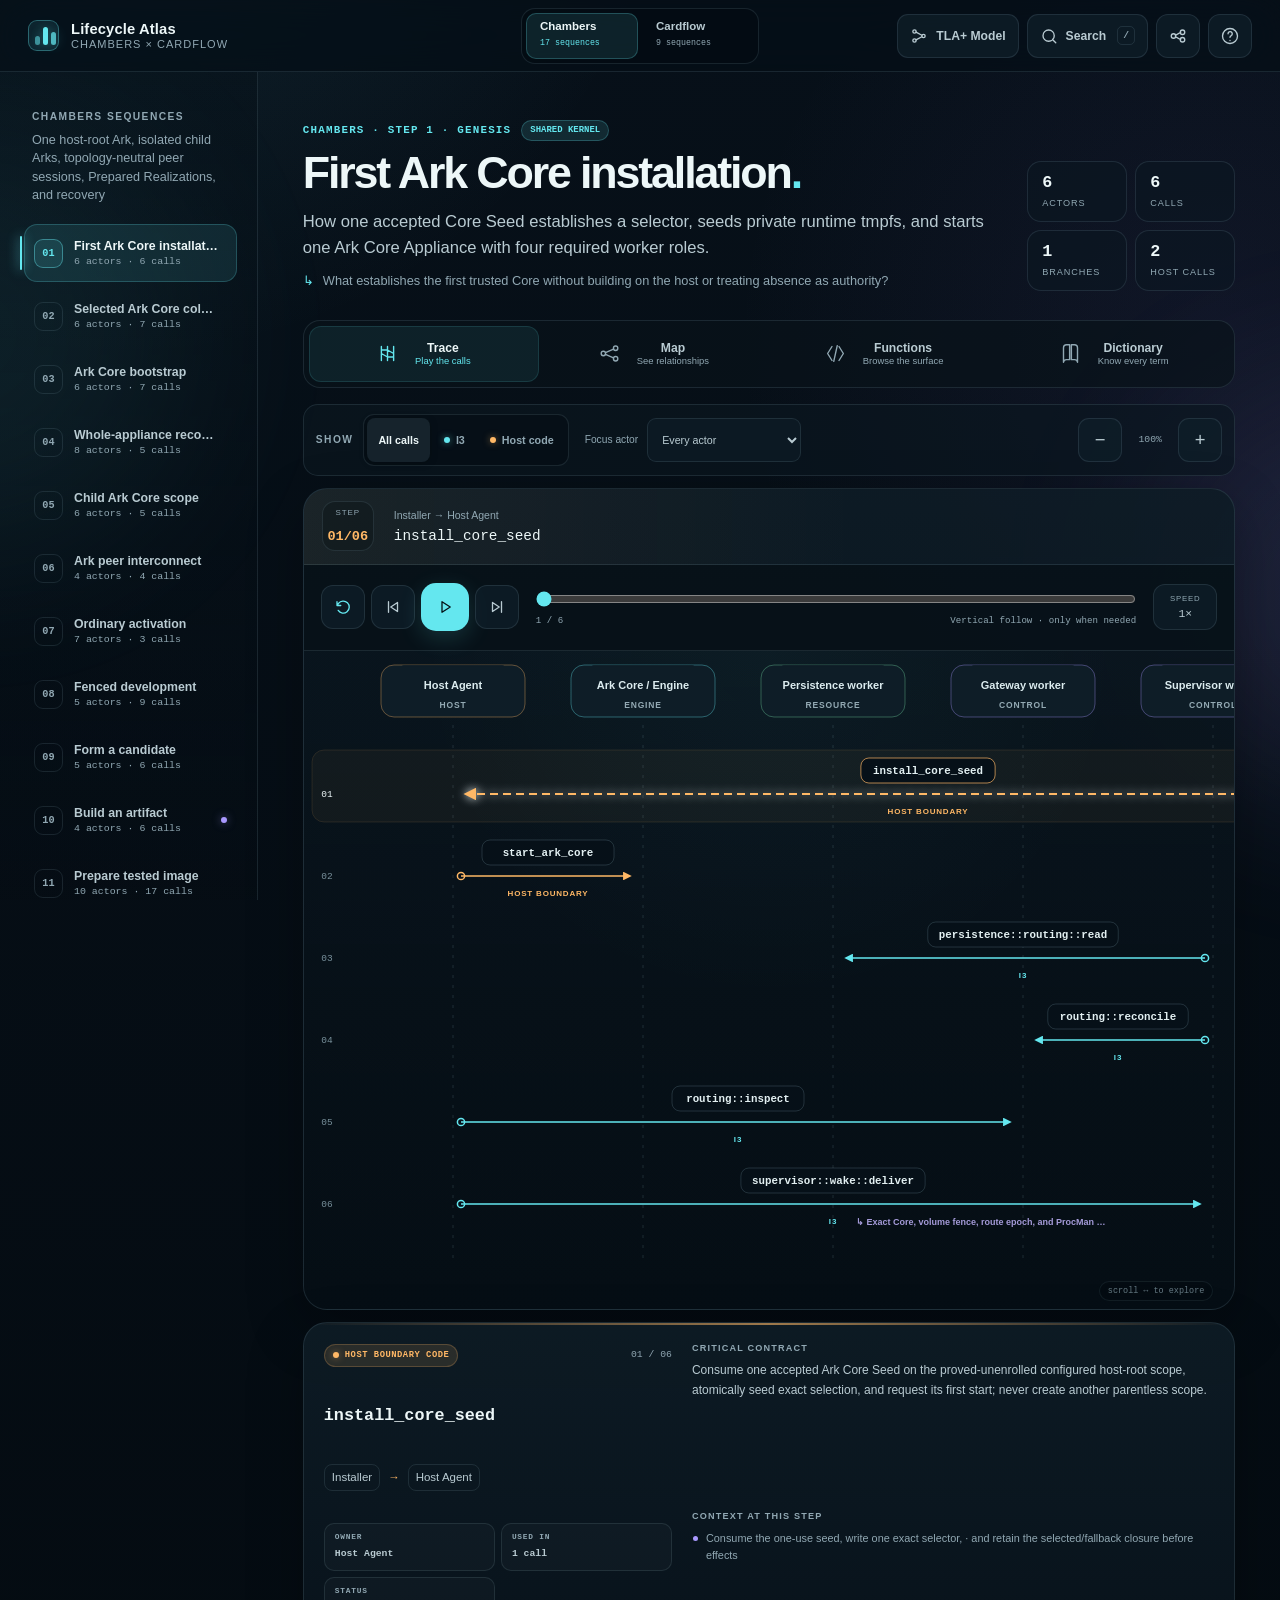
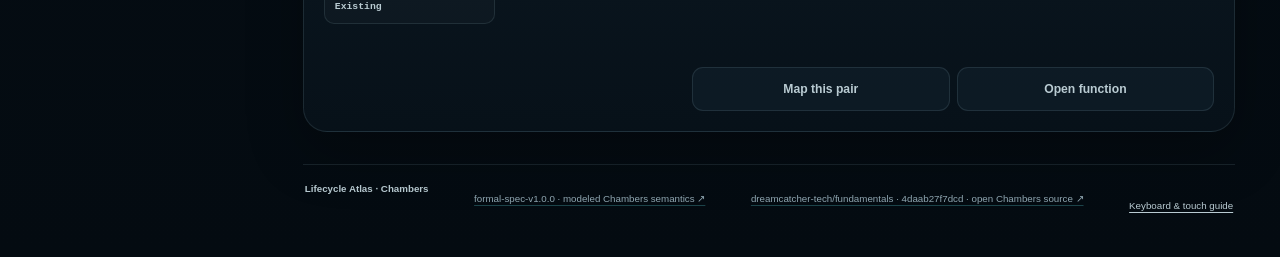
==== commit 919ae036: "Surface formal release in Lifecycle Atlas" ====
--- a/site/index.html
+++ b/site/index.html
@@ -79,6 +79,9 @@
             <div><dt>Terms</dt><dd id="sourceDictionaryCount">—</dd></div>
           </dl>
           <span class="source-mode" id="sourceMode">Committed copy · regenerated on publish</span>
+          <a class="source-document-link formal-authority-link" id="formalAuthorityLink" href="#" target="_blank" rel="noopener noreferrer">
+            Modeled Chambers semantics · Formal Specification <span aria-hidden="true">↗</span>
+          </a>
           <a class="source-document-link" id="sourceDocumentLink" href="#" target="_blank" rel="noopener noreferrer">
             Open source document <span aria-hidden="true">↗</span>
           </a>
@@ -270,6 +273,7 @@
 
         <footer class="site-footer">
           <span id="footerProduct">Lifecycle Atlas</span>
+          <a class="footer-source" id="footerAuthority" href="#" target="_blank" rel="noopener noreferrer">Formal release loading… ↗</a>
           <a class="footer-source" id="footerSource" href="#" target="_blank" rel="noopener noreferrer">Source loading… ↗</a>
           <button class="text-button" type="button" id="footerHelp">Keyboard &amp; touch guide</button>
         </footer>
@@ -291,7 +295,7 @@
 
     <dialog class="modal help-modal" id="helpDialog" aria-labelledby="helpTitle">
       <div class="modal-head">
-        <div><span class="eyebrow">Orientation</span><h2 id="helpTitle">Explore two authorities four ways</h2></div>
+        <div><span class="eyebrow">Orientation</span><h2 id="helpTitle">Explore two source documents four ways</h2></div>
         <button class="icon-button" type="button" data-close-dialog="helpDialog" aria-label="Close help">×</button>
       </div>
       <div class="help-grid">
--- a/site/styles.css
+++ b/site/styles.css
@@ -322,6 +322,8 @@
     text-decoration: none;
   }
   .source-document-link:hover { border-color: rgba(100, 231, 239, 0.34); background: rgba(100, 231, 239, 0.08); }
+  .formal-authority-link { border-color: rgba(169, 153, 255, 0.24); background: rgba(169, 153, 255, 0.055); color: #c7bcff; }
+  .formal-authority-link:hover { border-color: rgba(169, 153, 255, 0.42); background: rgba(169, 153, 255, 0.1); }
 
   main { min-width: 0; padding: 48px clamp(24px, 3.5vw, 58px) 30px; }
   .scene-heading { display: flex; align-items: end; justify-content: space-between; gap: 36px; min-height: 151px; max-width: 1360px; margin: 0 auto 29px; }
